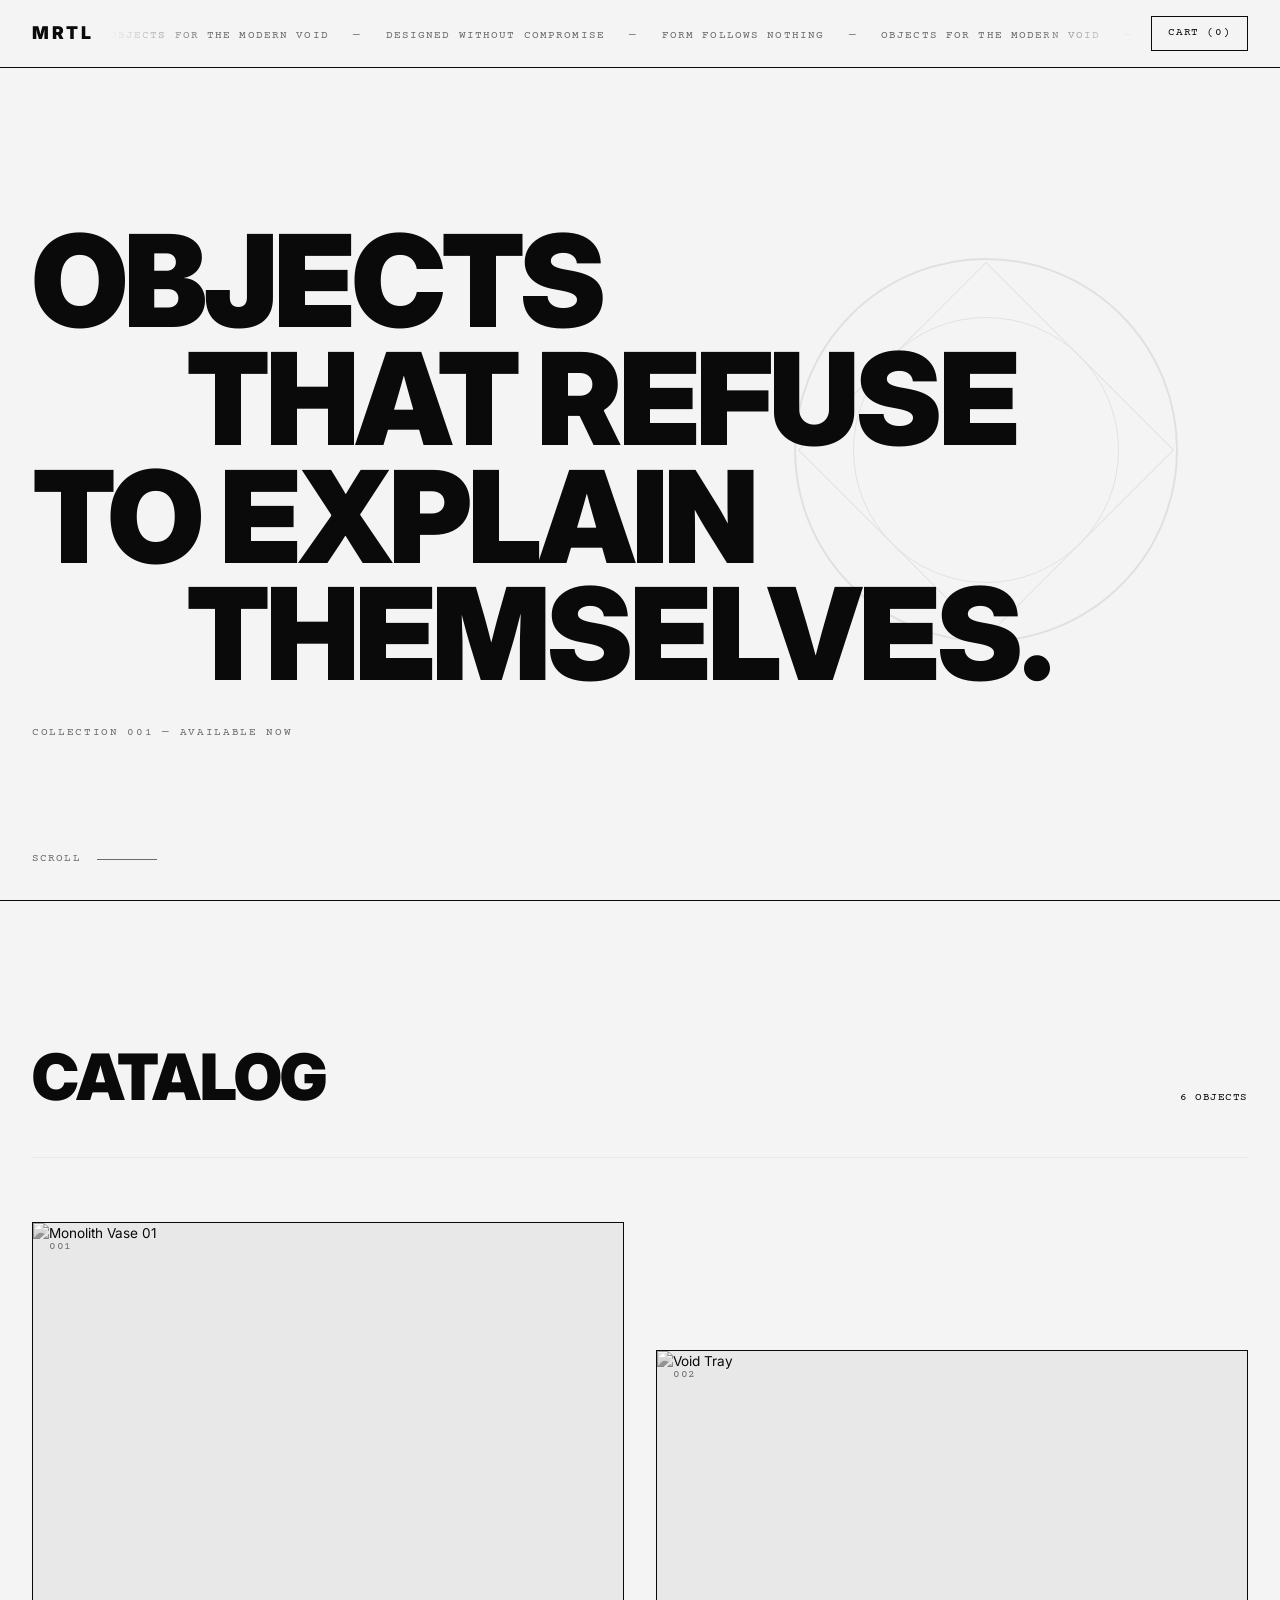
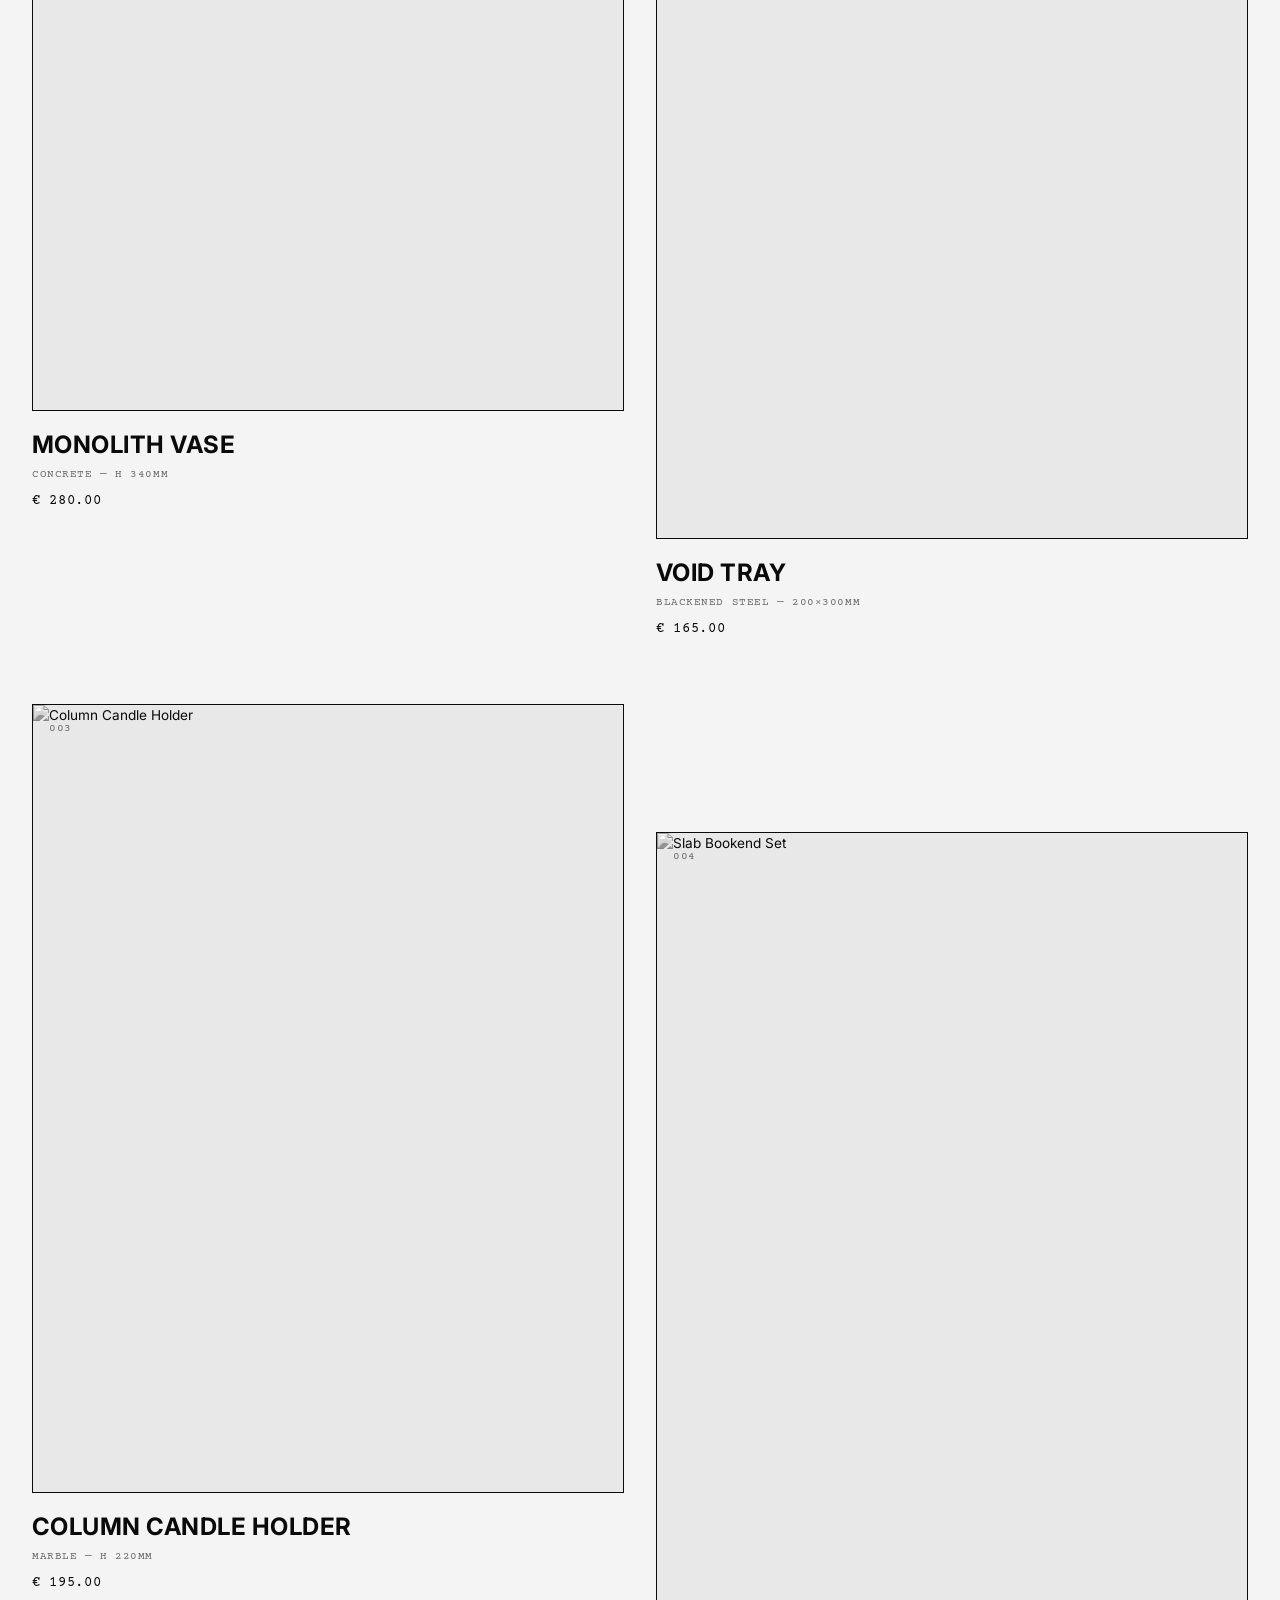
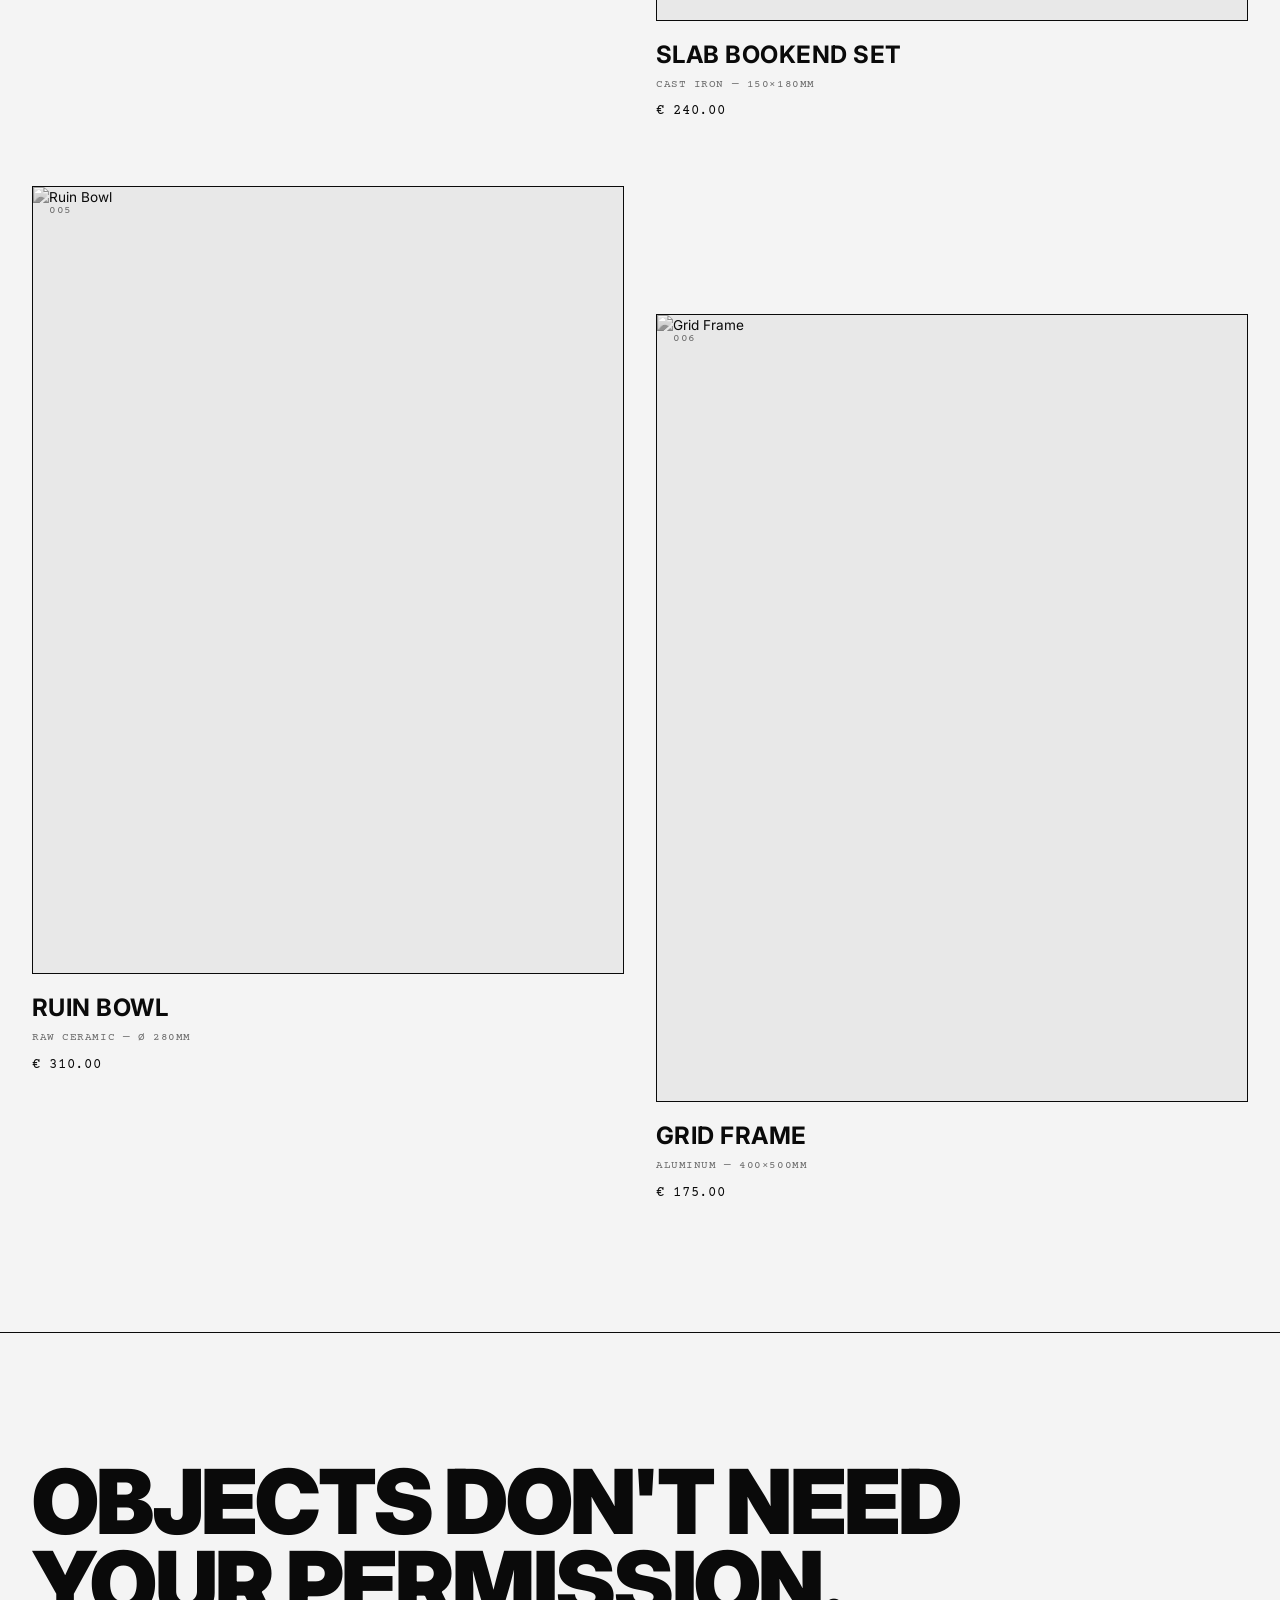
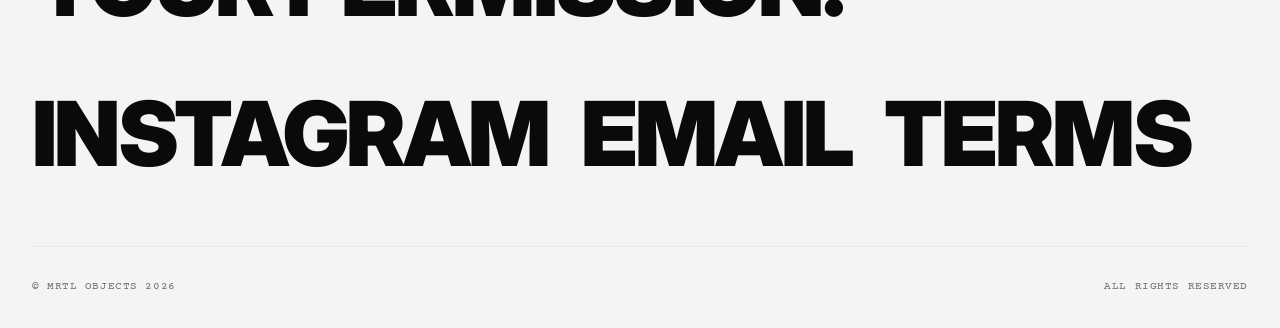
==== index.html @ 34bb75e8 "feat: complete MRTL Objects neo-brutalist e-commerce prototype Three-file static site with industria" ====
<!DOCTYPE html>
<html lang="en">
<head>
  <meta charset="UTF-8">
  <meta name="viewport" content="width=device-width, initial-scale=1.0">
  <title>MRTL Objects — Objects for the Modern Void</title>
  <meta name="description" content="MRTL Objects — Avant-garde design objects for architectural living.">
  <link rel="stylesheet" href="style.css">

  <!-- Fonts: Helvetica-adjacent sans-serif + monospace pairing -->
  <link rel="preconnect" href="https://fonts.googleapis.com">
  <link rel="preconnect" href="https://fonts.gstatic.com" crossorigin>
  <link href="https://fonts.googleapis.com/css2?family=Inter:wght@400;700;900&family=Courier+Prime:wght@400;700&display=swap" rel="stylesheet">
</head>
<body>

  <!-- ============================================
       HEADER — Sticky minimal bar
       Logo left, ticker center, cart right
       ============================================ -->
  <header class="site-header" role="banner">
    <a href="/" class="logo" aria-label="MRTL Objects Home">MRTL</a>

    <div class="ticker" aria-hidden="true">
      <div class="ticker__track">
        <span>OBJECTS FOR THE MODERN VOID&nbsp;&nbsp;&nbsp;—&nbsp;&nbsp;&nbsp;</span>
        <span>DESIGNED WITHOUT COMPROMISE&nbsp;&nbsp;&nbsp;—&nbsp;&nbsp;&nbsp;</span>
        <span>FORM FOLLOWS NOTHING&nbsp;&nbsp;&nbsp;—&nbsp;&nbsp;&nbsp;</span>
        <span>OBJECTS FOR THE MODERN VOID&nbsp;&nbsp;&nbsp;—&nbsp;&nbsp;&nbsp;</span>
        <span>DESIGNED WITHOUT COMPROMISE&nbsp;&nbsp;&nbsp;—&nbsp;&nbsp;&nbsp;</span>
        <span>FORM FOLLOWS NOTHING&nbsp;&nbsp;&nbsp;—&nbsp;&nbsp;&nbsp;</span>
      </div>
    </div>

    <button class="cart-btn" aria-label="Shopping cart, 0 items">
      Cart (<span class="cart-count">0</span>)
    </button>
  </header>

  <!-- ============================================
       HERO — Full viewport statement piece
       Large type + abstract shape placeholder
       ============================================ -->
  <section class="hero" aria-label="Hero">
    <div class="hero__content">
      <h1 class="hero__title">
        <span class="hero__line">Objects</span>
        <span class="hero__line hero__line--indent">That Refuse</span>
        <span class="hero__line">to Explain</span>
        <span class="hero__line hero__line--indent">Themselves.</span>
      </h1>
      <p class="hero__sub">Collection 001 — Available Now</p>
    </div>

    <!-- Abstract geometric placeholder instead of 3D object -->
    <div class="hero__shape" aria-hidden="true">
      <div class="hero__shape-inner"></div>
    </div>

    <div class="hero__scroll-hint" aria-hidden="true">
      <span>Scroll</span>
      <div class="hero__scroll-line"></div>
    </div>
  </section>

  <!-- ============================================
       CATALOG — Asymmetric product grid
       Offset images, hover distortion on names
       ============================================ -->
  <section class="catalog" id="catalog" aria-label="Product Catalog">
    <header class="catalog__header">
      <h2 class="catalog__title">Catalog</h2>
      <span class="catalog__count mono">6 Objects</span>
    </header>

    <div class="catalog__grid">

      <article class="product" data-product="1">
        <div class="product__image-wrap">
          <img src="https://picsum.photos/seed/mrtl1/600/800" alt="Monolith Vase 01" class="product__image" loading="lazy" width="600" height="800">
          <span class="product__index mono">001</span>
        </div>
        <div class="product__info">
          <h3 class="product__name">Monolith Vase</h3>
          <p class="product__details mono">Concrete — H 340mm</p>
          <p class="product__price mono">€ 280.00</p>
        </div>
      </article>

      <article class="product product--offset" data-product="2">
        <div class="product__image-wrap">
          <img src="https://picsum.photos/seed/mrtl2/600/800" alt="Void Tray" class="product__image" loading="lazy" width="600" height="800">
          <span class="product__index mono">002</span>
        </div>
        <div class="product__info">
          <h3 class="product__name">Void Tray</h3>
          <p class="product__details mono">Blackened Steel — 200×300mm</p>
          <p class="product__price mono">€ 165.00</p>
        </div>
      </article>

      <article class="product" data-product="3">
        <div class="product__image-wrap">
          <img src="https://picsum.photos/seed/mrtl3/600/800" alt="Column Candle Holder" class="product__image" loading="lazy" width="600" height="800">
          <span class="product__index mono">003</span>
        </div>
        <div class="product__info">
          <h3 class="product__name">Column Candle Holder</h3>
          <p class="product__details mono">Marble — H 220mm</p>
          <p class="product__price mono">€ 195.00</p>
        </div>
      </article>

      <article class="product product--offset" data-product="4">
        <div class="product__image-wrap">
          <img src="https://picsum.photos/seed/mrtl4/600/800" alt="Slab Bookend Set" class="product__image" loading="lazy" width="600" height="800">
          <span class="product__index mono">004</span>
        </div>
        <div class="product__info">
          <h3 class="product__name">Slab Bookend Set</h3>
          <p class="product__details mono">Cast Iron — 150×180mm</p>
          <p class="product__price mono">€ 240.00</p>
        </div>
      </article>

      <article class="product" data-product="5">
        <div class="product__image-wrap">
          <img src="https://picsum.photos/seed/mrtl5/600/800" alt="Ruin Bowl" class="product__image" loading="lazy" width="600" height="800">
          <span class="product__index mono">005</span>
        </div>
        <div class="product__info">
          <h3 class="product__name">Ruin Bowl</h3>
          <p class="product__details mono">Raw Ceramic — Ø 280mm</p>
          <p class="product__price mono">€ 310.00</p>
        </div>
      </article>

      <article class="product product--offset" data-product="6">
        <div class="product__image-wrap">
          <img src="https://picsum.photos/seed/mrtl6/600/800" alt="Grid Frame" class="product__image" loading="lazy" width="600" height="800">
          <span class="product__index mono">006</span>
        </div>
        <div class="product__info">
          <h3 class="product__name">Grid Frame</h3>
          <p class="product__details mono">Aluminum — 400×500mm</p>
          <p class="product__price mono">€ 175.00</p>
        </div>
      </article>

    </div>
  </section>

  <!-- ============================================
       QUICK VIEW MODAL
       Triggered by clicking a product
       ============================================ -->
  <div class="modal" id="modal" role="dialog" aria-modal="true" aria-label="Product Quick View" hidden>
    <div class="modal__backdrop"></div>
    <div class="modal__content">
      <button class="modal__close" aria-label="Close quick view">&times;</button>
      <div class="modal__grid">
        <div class="modal__image-wrap">
          <img src="" alt="" class="modal__image" id="modal-image">
        </div>
        <div class="modal__details">
          <span class="modal__index mono" id="modal-index"></span>
          <h2 class="modal__name" id="modal-name"></h2>
          <p class="modal__spec mono" id="modal-spec"></p>
          <p class="modal__price" id="modal-price"></p>
          <p class="modal__description">Each piece is produced in limited runs. Minor surface variations are inherent to the material and considered part of the object's character.</p>
          <button class="modal__add-btn">Add to Cart</button>
        </div>
      </div>
    </div>
  </div>

  <!-- ============================================
       FOOTER — Massive 50vh typographic footer
       ============================================ -->
  <footer class="site-footer" role="contentinfo">
    <div class="footer__top">
      <p class="footer__tagline">Objects don't need<br>your permission.</p>
    </div>
    <nav class="footer__links" aria-label="Footer navigation">
      <a href="https://instagram.com" target="_blank" rel="noopener noreferrer" class="footer__link">Instagram</a>
      <a href="mailto:studio@mrtlobjects.com" class="footer__link">Email</a>
      <a href="#" class="footer__link">Terms</a>
    </nav>
    <div class="footer__bottom mono">
      <span>&copy; MRTL Objects 2026</span>
      <span>All rights reserved</span>
    </div>
  </footer>

  <script src="script.js"></script>
</body>
</html>
---- style.css ----
/* ==============================================
   MRTL OBJECTS — STYLE SYSTEM
   Neo-Brutalist E-commerce Prototype

   Design tokens are centralized as CSS custom
   properties for rapid iteration.
   ============================================== */

/* --- DESIGN TOKENS --- */
:root {
  /* Palette: monochromatic with a single accent */
  --c-bg:      #f4f4f4;
  --c-surface: #e8e8e8;
  --c-text:    #0a0a0a;
  --c-muted:   #6b6b6b;
  --c-accent:  #002fa7; /* International Klein Blue — used sparingly */
  --c-white:   #ffffff;

  /* Type scale — modular, aggressive */
  --f-sans:  'Inter', 'Helvetica Neue', Arial, sans-serif;
  --f-mono:  'Courier Prime', 'Courier New', monospace;

  --fs-hero:   clamp(3rem, 10vw, 9rem);
  --fs-h2:     clamp(2rem, 5vw, 4.5rem);
  --fs-h3:     clamp(1.1rem, 2vw, 1.5rem);
  --fs-body:   clamp(0.85rem, 1vw, 1rem);
  --fs-small:  clamp(0.7rem, 0.8vw, 0.8rem);
  --fs-footer: clamp(2.5rem, 7vw, 6rem);

  /* Spacing */
  --space-xs: 0.5rem;
  --space-s:  1rem;
  --space-m:  2rem;
  --space-l:  4rem;
  --space-xl: 8rem;

  /* Transitions */
  --ease-out: cubic-bezier(0.16, 1, 0.3, 1);
  --dur:      0.5s;
}


/* --- RESET & BASE --- */
*,
*::before,
*::after {
  margin: 0;
  padding: 0;
  box-sizing: border-box;
}

html {
  scroll-behavior: smooth;
  -webkit-font-smoothing: antialiased;
  -moz-osx-font-smoothing: grayscale;
}

body {
  font-family: var(--f-sans);
  font-size: var(--fs-body);
  color: var(--c-text);
  background-color: var(--c-bg);
  line-height: 1.5;
  overflow-x: hidden;
}

img {
  display: block;
  max-width: 100%;
  height: auto;
}

a {
  color: inherit;
  text-decoration: none;
}

button {
  font: inherit;
  color: inherit;
  background: none;
  border: none;
  cursor: pointer;
}

.mono {
  font-family: var(--f-mono);
  font-size: var(--fs-small);
  text-transform: uppercase;
  letter-spacing: 0.05em;
}


/* ==============================================
   HEADER
   Fixed, minimal, three-column layout.
   Border-bottom gives the "blueprint" feel.
   ============================================== */
.site-header {
  position: fixed;
  top: 0;
  left: 0;
  width: 100%;
  z-index: 100;
  display: grid;
  grid-template-columns: auto 1fr auto;
  align-items: center;
  gap: var(--space-s);
  padding: var(--space-s) var(--space-m);
  background: var(--c-bg);
  border-bottom: 1px solid var(--c-text);
  backdrop-filter: blur(4px);
}

.logo {
  font-weight: 900;
  font-size: 1.1rem;
  letter-spacing: 0.15em;
  text-transform: uppercase;
}

.cart-btn {
  font-family: var(--f-mono);
  font-size: var(--fs-small);
  text-transform: uppercase;
  letter-spacing: 0.08em;
  padding: var(--space-xs) var(--space-s);
  border: 1px solid var(--c-text);
  transition: background var(--dur) var(--ease-out), color var(--dur) var(--ease-out);
}

.cart-btn:hover {
  background: var(--c-text);
  color: var(--c-bg);
}

/* --- Ticker tape --- */
.ticker {
  overflow: hidden;
  white-space: nowrap;
  mask-image: linear-gradient(90deg, transparent, black 10%, black 90%, transparent);
  -webkit-mask-image: linear-gradient(90deg, transparent, black 10%, black 90%, transparent);
}

.ticker__track {
  display: inline-flex;
  animation: ticker 30s linear infinite;
  font-family: var(--f-mono);
  font-size: var(--fs-small);
  text-transform: uppercase;
  letter-spacing: 0.1em;
  color: var(--c-muted);
}

@keyframes ticker {
  0%   { transform: translateX(0); }
  100% { transform: translateX(-50%); }
}


/* ==============================================
   HERO
   Full viewport, layered typography over an
   abstract CSS shape. Architectural whitespace.
   ============================================== */
.hero {
  position: relative;
  height: 100vh;
  min-height: 600px;
  display: flex;
  flex-direction: column;
  justify-content: center;
  padding: var(--space-xl) var(--space-m) var(--space-l);
  overflow: hidden;
}

.hero__content {
  position: relative;
  z-index: 2;
}

.hero__title {
  font-size: var(--fs-hero);
  font-weight: 900;
  line-height: 0.92;
  text-transform: uppercase;
  letter-spacing: -0.03em;
}

.hero__line {
  display: block;
}

.hero__line--indent {
  padding-left: clamp(2rem, 12vw, 14rem);
}

.hero__sub {
  margin-top: var(--space-m);
  font-family: var(--f-mono);
  font-size: var(--fs-small);
  text-transform: uppercase;
  letter-spacing: 0.15em;
  color: var(--c-muted);
}

/* Abstract geometric shape — pure CSS, no images needed */
.hero__shape {
  position: absolute;
  top: 50%;
  right: 8%;
  transform: translateY(-50%);
  width: clamp(200px, 30vw, 500px);
  height: clamp(200px, 30vw, 500px);
  z-index: 1;
  opacity: 0.08;
}

.hero__shape-inner {
  width: 100%;
  height: 100%;
  border: 2px solid var(--c-text);
  border-radius: 50%;
  animation: shape-rotate 40s linear infinite;
  position: relative;
}

.hero__shape-inner::before,
.hero__shape-inner::after {
  content: '';
  position: absolute;
  inset: 15%;
  border: 1px solid var(--c-text);
}

.hero__shape-inner::before {
  border-radius: 50%;
  animation: shape-rotate 25s linear infinite reverse;
}

.hero__shape-inner::after {
  /* Square nested inside circle */
  transform: rotate(45deg);
  animation: shape-rotate 35s linear infinite;
}

@keyframes shape-rotate {
  to { transform: rotate(360deg); }
}

/* Scroll hint at bottom of hero */
.hero__scroll-hint {
  position: absolute;
  bottom: var(--space-m);
  left: var(--space-m);
  display: flex;
  align-items: center;
  gap: var(--space-s);
  font-family: var(--f-mono);
  font-size: var(--fs-small);
  text-transform: uppercase;
  letter-spacing: 0.1em;
  color: var(--c-muted);
}

.hero__scroll-line {
  width: 60px;
  height: 1px;
  background: var(--c-muted);
  animation: scroll-pulse 2s ease-in-out infinite;
}

@keyframes scroll-pulse {
  0%, 100% { transform: scaleX(1); opacity: 1; }
  50%      { transform: scaleX(0.5); opacity: 0.4; }
}


/* ==============================================
   CATALOG
   Asymmetric 2-column grid. Every other item
   is offset vertically to break the rhythm.
   ============================================== */
.catalog {
  padding: var(--space-xl) var(--space-m);
  border-top: 1px solid var(--c-text);
}

.catalog__header {
  display: flex;
  justify-content: space-between;
  align-items: baseline;
  padding-bottom: var(--space-m);
  border-bottom: 1px solid var(--c-surface);
  margin-bottom: var(--space-l);
}

.catalog__title {
  font-size: var(--fs-h2);
  font-weight: 900;
  text-transform: uppercase;
  letter-spacing: -0.02em;
}

.catalog__grid {
  display: grid;
  grid-template-columns: repeat(2, 1fr);
  gap: var(--space-l) var(--space-m);
}

/* Offset pattern — every other product pushes down */
.product--offset {
  margin-top: var(--space-xl);
}

.product {
  cursor: pointer;
}

.product__image-wrap {
  position: relative;
  overflow: hidden;
  border: 1px solid var(--c-text);
  background: var(--c-surface);
}

.product__image {
  width: 100%;
  aspect-ratio: 3 / 4;
  object-fit: cover;
  filter: grayscale(100%);
  transition: filter var(--dur) var(--ease-out), transform var(--dur) var(--ease-out);
}

/* Hover on product name triggers image distortion */
.product:hover .product__image,
.product:focus-within .product__image {
  filter: grayscale(0%);
  transform: scale(1.04);
}

.product__index {
  position: absolute;
  top: var(--space-s);
  left: var(--space-s);
  color: var(--c-muted);
}

.product__info {
  padding-top: var(--space-s);
}

.product__name {
  font-size: var(--fs-h3);
  font-weight: 700;
  text-transform: uppercase;
  letter-spacing: 0.02em;
  transition: color var(--dur) var(--ease-out);
}

.product:hover .product__name {
  color: var(--c-accent);
}

.product__details {
  color: var(--c-muted);
  margin-top: 0.25rem;
}

.product__price {
  margin-top: var(--space-xs);
  font-family: var(--f-mono);
  font-size: var(--fs-body);
}


/* ==============================================
   MODAL — Quick View
   Overlay with a two-column layout inside.
   Enters via scale + opacity for a snappy feel.
   ============================================== */
.modal {
  position: fixed;
  inset: 0;
  z-index: 200;
  display: flex;
  align-items: center;
  justify-content: center;
  padding: var(--space-m);
}

.modal[hidden] {
  display: none;
}

.modal__backdrop {
  position: absolute;
  inset: 0;
  background: rgba(10, 10, 10, 0.85);
  animation: fade-in 0.3s var(--ease-out);
}

.modal__content {
  position: relative;
  z-index: 1;
  background: var(--c-bg);
  border: 1px solid var(--c-text);
  max-width: 960px;
  width: 100%;
  max-height: 90vh;
  overflow-y: auto;
  animation: modal-enter 0.4s var(--ease-out);
}

@keyframes fade-in {
  from { opacity: 0; }
  to   { opacity: 1; }
}

@keyframes modal-enter {
  from { opacity: 0; transform: translateY(20px) scale(0.97); }
  to   { opacity: 1; transform: translateY(0) scale(1); }
}

.modal__close {
  position: absolute;
  top: var(--space-s);
  right: var(--space-s);
  font-size: 1.8rem;
  line-height: 1;
  z-index: 2;
  width: 44px;
  height: 44px;
  display: flex;
  align-items: center;
  justify-content: center;
  transition: color var(--dur) var(--ease-out);
}

.modal__close:hover {
  color: var(--c-accent);
}

.modal__grid {
  display: grid;
  grid-template-columns: 1fr 1fr;
}

.modal__image-wrap {
  border-right: 1px solid var(--c-text);
}

.modal__image {
  width: 100%;
  aspect-ratio: 3 / 4;
  object-fit: cover;
}

.modal__details {
  padding: var(--space-l) var(--space-m);
  display: flex;
  flex-direction: column;
  justify-content: center;
  gap: var(--space-s);
}

.modal__index {
  color: var(--c-muted);
}

.modal__name {
  font-size: var(--fs-h2);
  font-weight: 900;
  text-transform: uppercase;
  letter-spacing: -0.02em;
  line-height: 1;
}

.modal__spec {
  color: var(--c-muted);
}

.modal__price {
  font-size: 1.5rem;
  font-weight: 700;
}

.modal__description {
  color: var(--c-muted);
  line-height: 1.6;
  max-width: 40ch;
}

.modal__add-btn {
  margin-top: var(--space-s);
  align-self: flex-start;
  padding: var(--space-s) var(--space-m);
  background: var(--c-text);
  color: var(--c-bg);
  font-family: var(--f-mono);
  font-size: var(--fs-small);
  text-transform: uppercase;
  letter-spacing: 0.1em;
  border: 1px solid var(--c-text);
  transition: background var(--dur) var(--ease-out), color var(--dur) var(--ease-out);
}

.modal__add-btn:hover {
  background: var(--c-accent);
  border-color: var(--c-accent);
  color: var(--c-white);
}


/* ==============================================
   FOOTER
   50vh massive typographic block. Giant links
   stacked vertically. Blueprint border treatment.
   ============================================== */
.site-footer {
  min-height: 50vh;
  display: flex;
  flex-direction: column;
  justify-content: space-between;
  padding: var(--space-xl) var(--space-m) var(--space-m);
  border-top: 1px solid var(--c-text);
}

.footer__tagline {
  font-size: var(--fs-footer);
  font-weight: 900;
  text-transform: uppercase;
  line-height: 0.92;
  letter-spacing: -0.03em;
}

.footer__links {
  display: flex;
  flex-wrap: wrap;
  gap: var(--space-m);
  padding: var(--space-l) 0;
}

.footer__link {
  font-size: var(--fs-footer);
  font-weight: 900;
  text-transform: uppercase;
  letter-spacing: -0.03em;
  line-height: 1;
  transition: color var(--dur) var(--ease-out);
  /* Underline on hover via border */
  border-bottom: 3px solid transparent;
}

.footer__link:hover {
  color: var(--c-accent);
  border-bottom-color: var(--c-accent);
}

.footer__bottom {
  display: flex;
  justify-content: space-between;
  color: var(--c-muted);
  padding-top: var(--space-m);
  border-top: 1px solid var(--c-surface);
}


/* ==============================================
   RESPONSIVE — Mobile first adjustments
   Grid collapses to single column on smaller
   viewports. Typography scales via clamp().
   ============================================== */
@media (max-width: 768px) {
  .site-header {
    padding: var(--space-xs) var(--space-s);
  }

  .ticker {
    display: none; /* Hide ticker on small screens for clarity */
  }

  .site-header {
    grid-template-columns: auto auto;
    justify-content: space-between;
  }

  .hero {
    padding: calc(var(--space-xl) + 2rem) var(--space-s) var(--space-m);
  }

  .hero__shape {
    right: -10%;
    opacity: 0.05;
  }

  .catalog {
    padding: var(--space-l) var(--space-s);
  }

  .catalog__grid {
    grid-template-columns: 1fr;
    gap: var(--space-l);
  }

  /* Remove offset on mobile — clean single column */
  .product--offset {
    margin-top: 0;
  }

  .modal__grid {
    grid-template-columns: 1fr;
  }

  .modal__image-wrap {
    border-right: none;
    border-bottom: 1px solid var(--c-text);
  }

  .modal__details {
    padding: var(--space-m) var(--space-s);
  }

  .footer__links {
    flex-direction: column;
    gap: var(--space-s);
  }

  .footer__bottom {
    flex-direction: column;
    gap: var(--space-xs);
  }
}

/* Reduce motion for accessibility */
@media (prefers-reduced-motion: reduce) {
  *,
  *::before,
  *::after {
    animation-duration: 0.01ms !important;
    animation-iteration-count: 1 !important;
    transition-duration: 0.01ms !important;
    scroll-behavior: auto !important;
  }
}
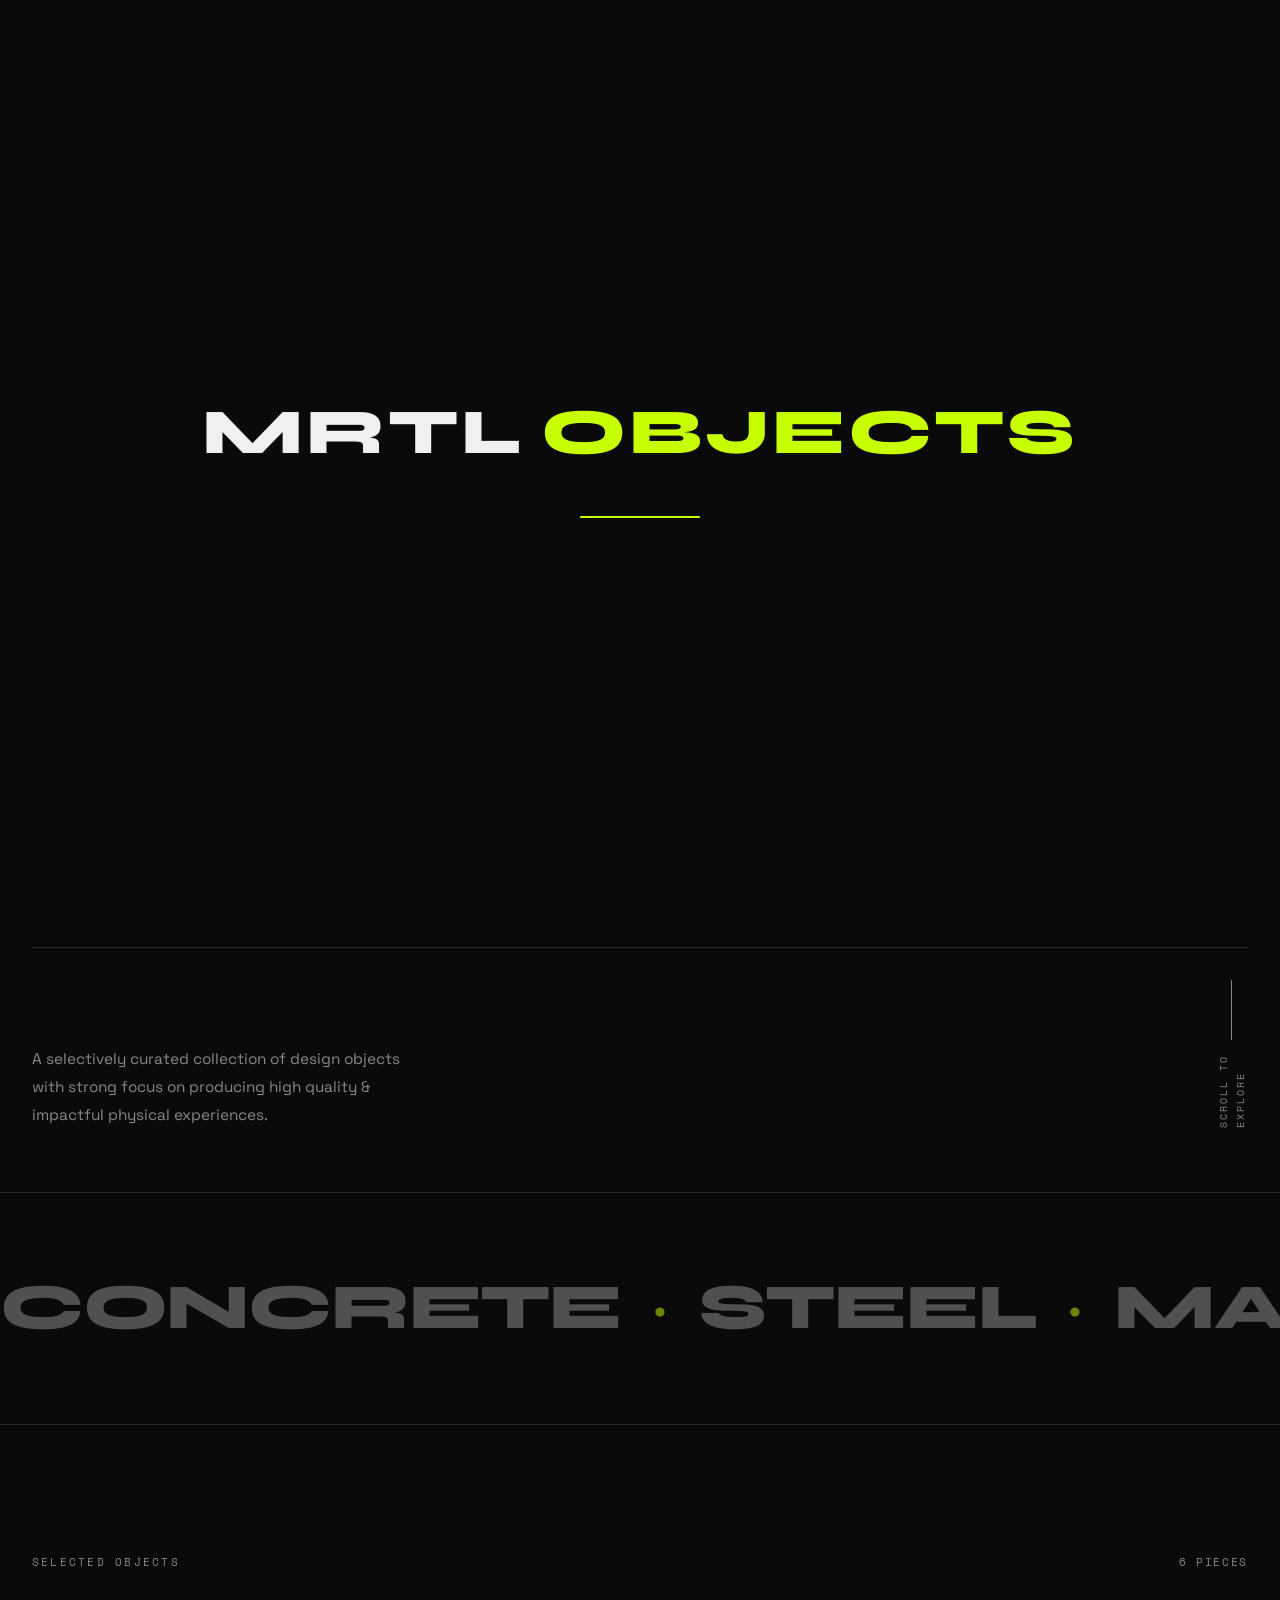
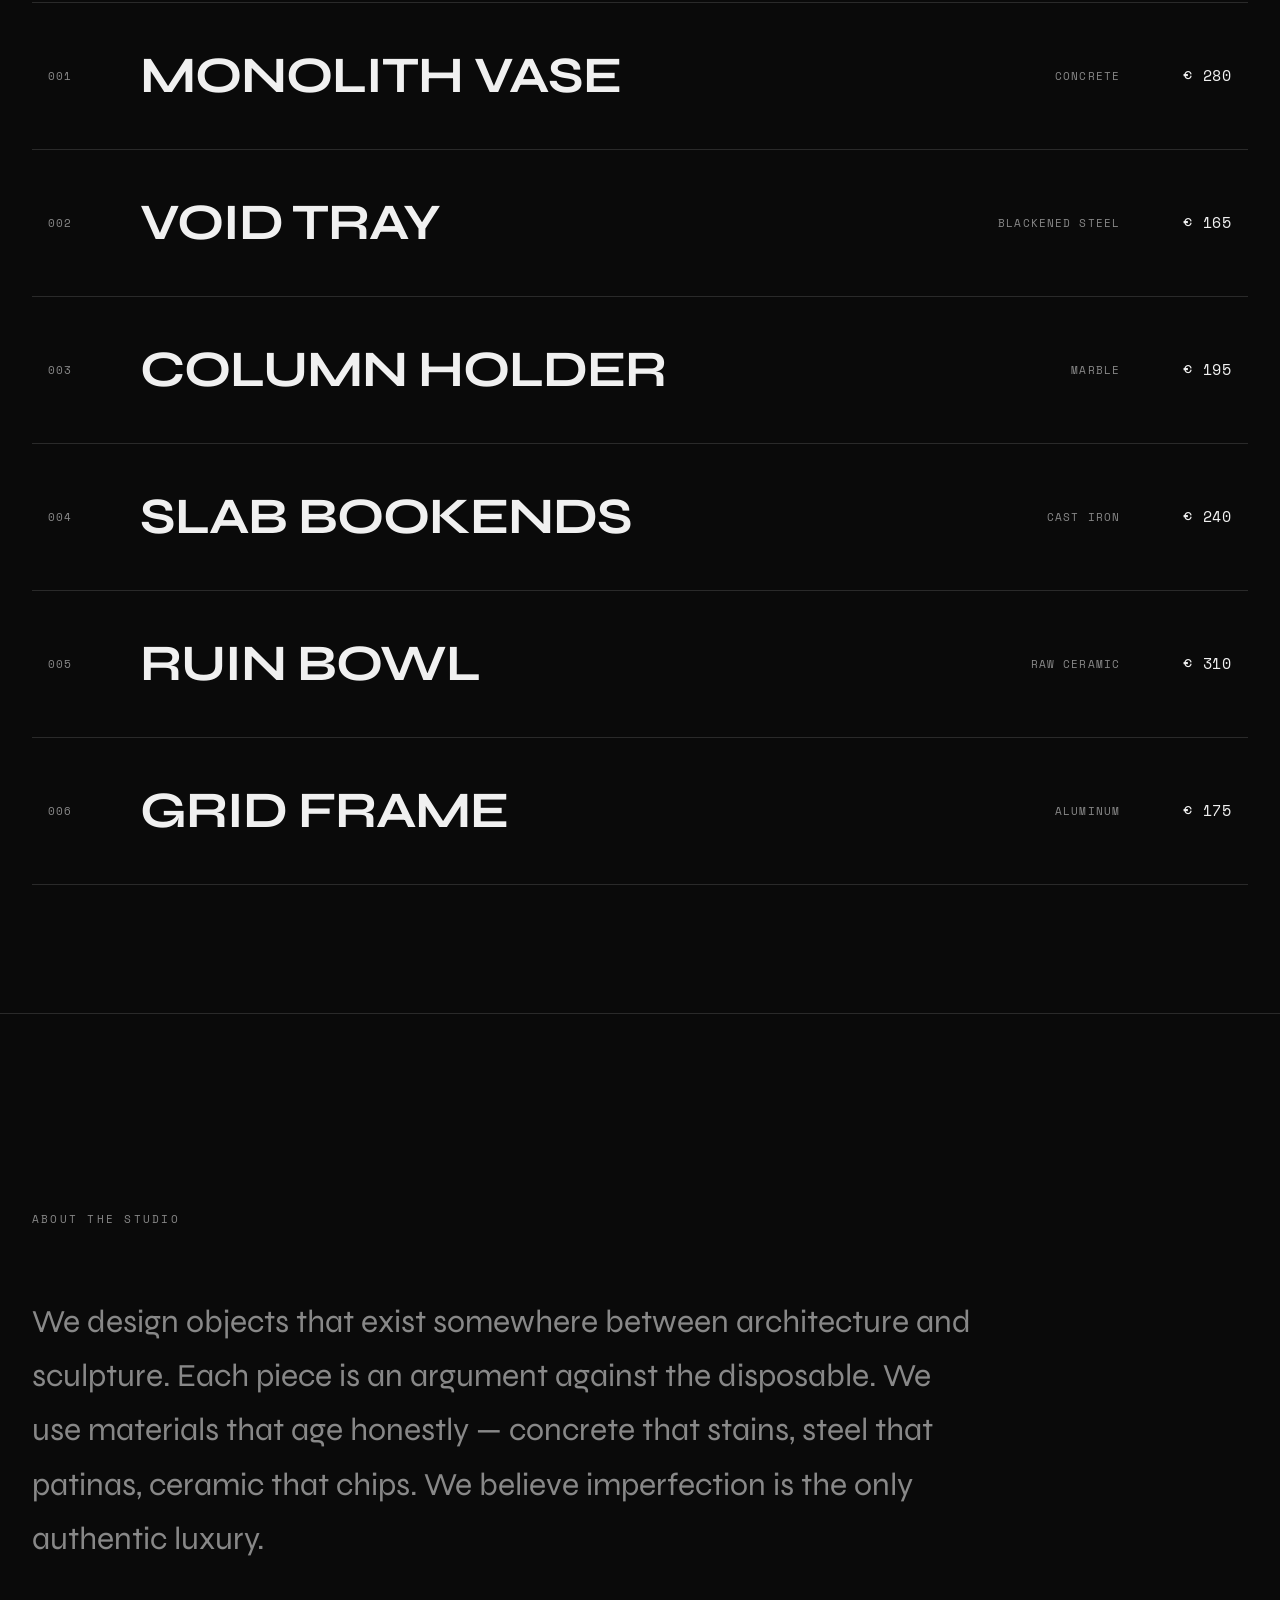
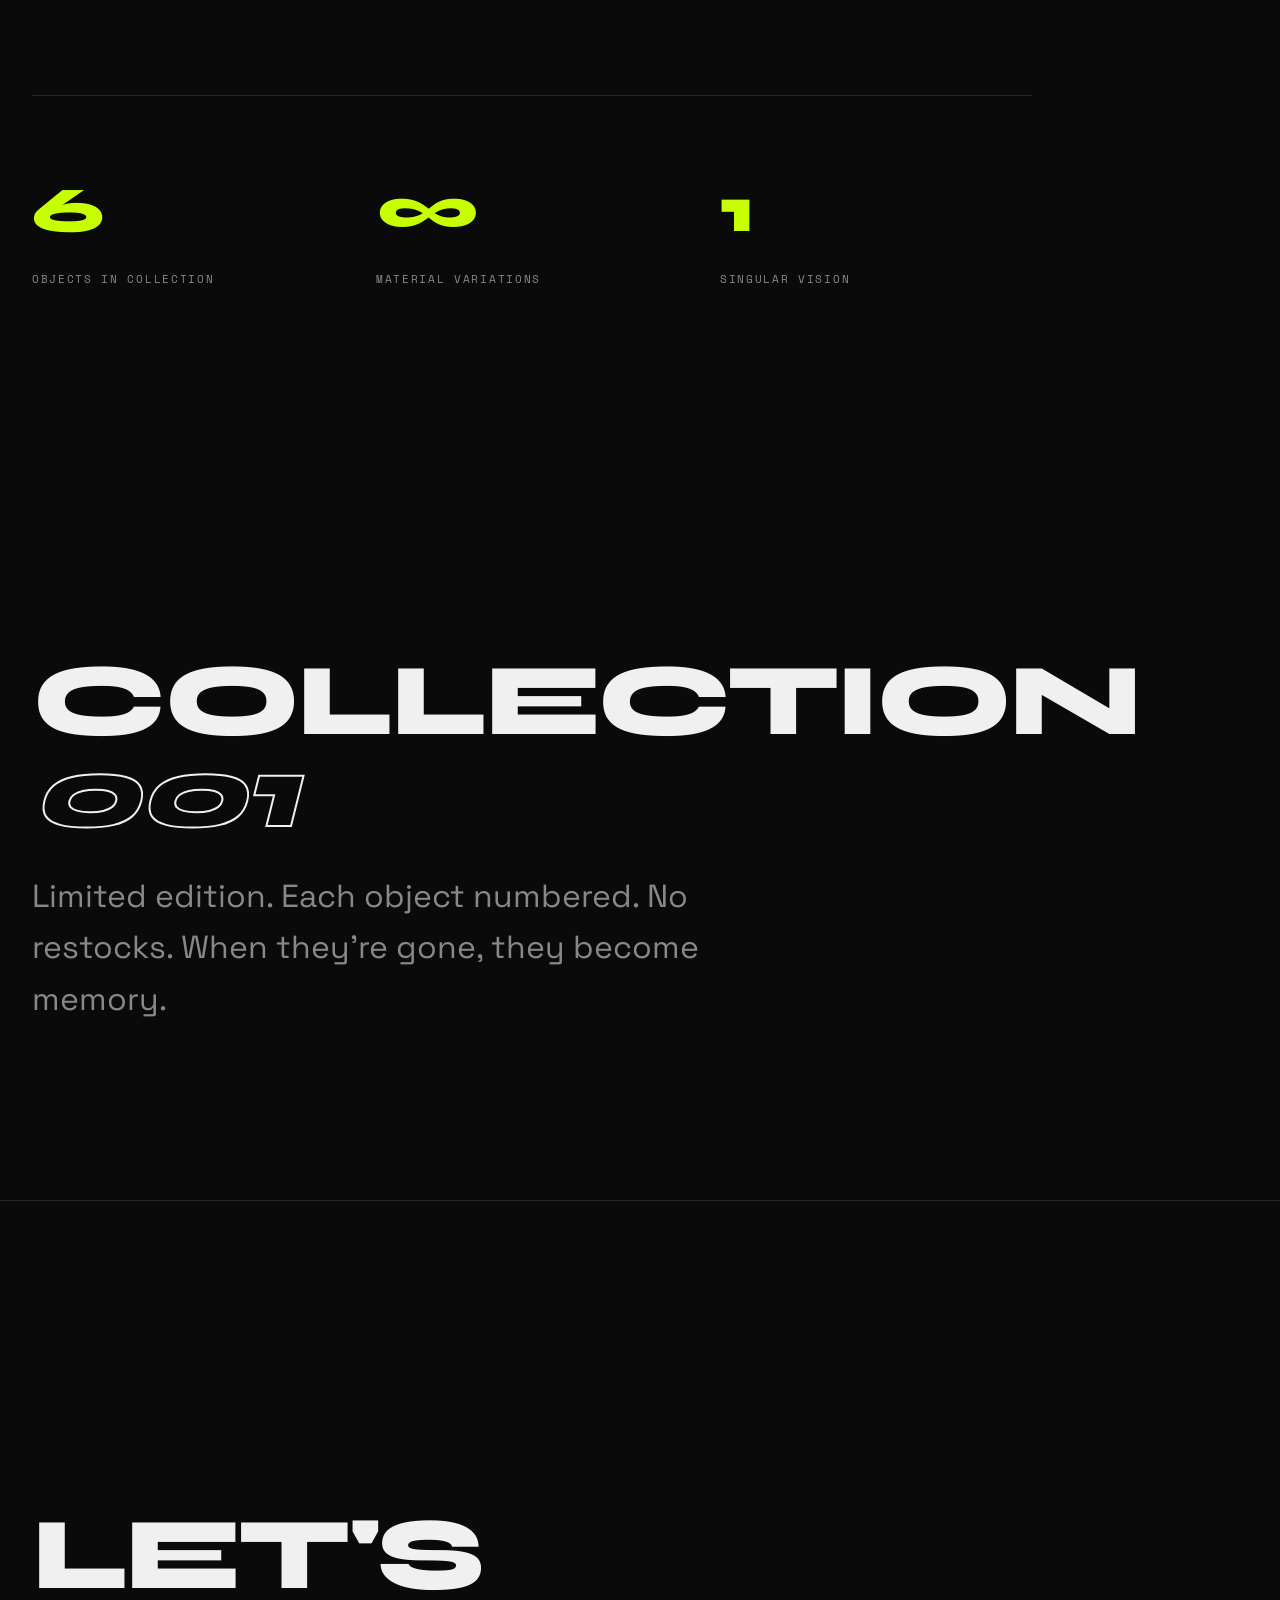
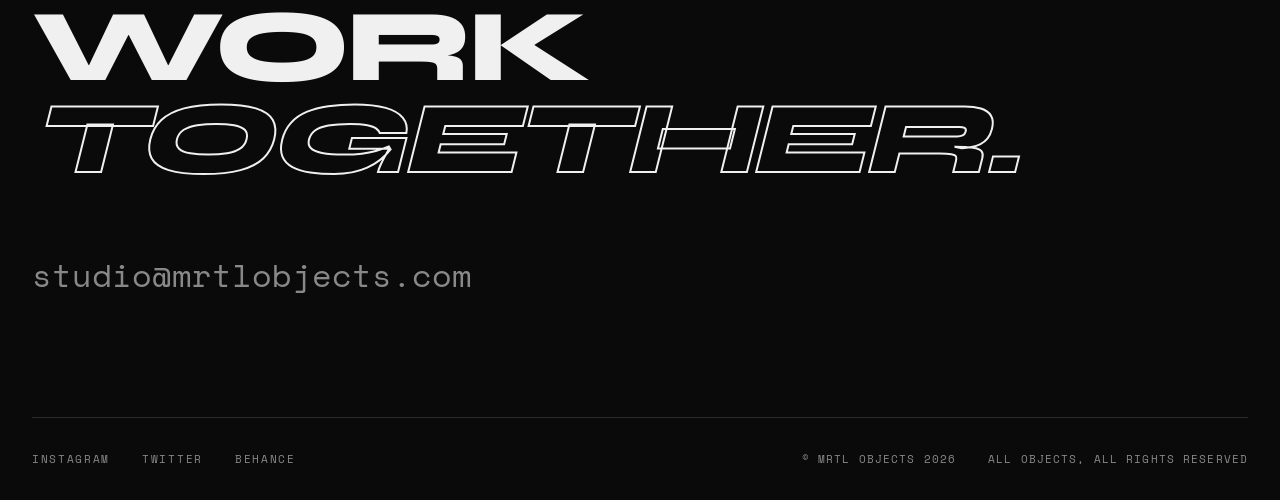
==== commit 57f8994c: "feat: redesign to Minh Pham-inspired dark portfolio aesthetic Complete rewrite of all three files to" ====
--- a/index.html
+++ b/index.html
@@ -7,165 +7,286 @@
   <meta name="description" content="MRTL Objects — Avant-garde design objects for architectural living.">
   <link rel="stylesheet" href="style.css">
 
-  <!-- Fonts: Helvetica-adjacent sans-serif + monospace pairing -->
+  <!-- Fonts: Syne for bold display, Space Grotesk for body, Space Mono for technical -->
   <link rel="preconnect" href="https://fonts.googleapis.com">
   <link rel="preconnect" href="https://fonts.gstatic.com" crossorigin>
-  <link href="https://fonts.googleapis.com/css2?family=Inter:wght@400;700;900&family=Courier+Prime:wght@400;700&display=swap" rel="stylesheet">
+  <link href="https://fonts.googleapis.com/css2?family=Syne:wght@400;600;700;800&family=Space+Grotesk:wght@300;400;500;600;700&family=Space+Mono:wght@400;700&display=swap" rel="stylesheet">
 </head>
 <body>
 
-  <!-- ============================================
-       HEADER — Sticky minimal bar
-       Logo left, ticker center, cart right
+  <!-- Custom cursor (desktop only) -->
+  <div class="cursor" aria-hidden="true">
+    <div class="cursor__dot"></div>
+    <div class="cursor__circle"></div>
+  </div>
+
+  <!-- Page loading overlay -->
+  <div class="loader" aria-hidden="true">
+    <div class="loader__text">
+      <span class="loader__word">MRTL</span>
+      <span class="loader__word">Objects</span>
+    </div>
+    <div class="loader__bar"></div>
+  </div>
+
+  <!-- ============================================
+       HEADER — Minimal fixed nav
+       Minh Pham style: ultra-thin, transparent
+       background, subtle presence
        ============================================ -->
   <header class="site-header" role="banner">
-    <a href="/" class="logo" aria-label="MRTL Objects Home">MRTL</a>
-
-    <div class="ticker" aria-hidden="true">
-      <div class="ticker__track">
-        <span>OBJECTS FOR THE MODERN VOID&nbsp;&nbsp;&nbsp;—&nbsp;&nbsp;&nbsp;</span>
-        <span>DESIGNED WITHOUT COMPROMISE&nbsp;&nbsp;&nbsp;—&nbsp;&nbsp;&nbsp;</span>
-        <span>FORM FOLLOWS NOTHING&nbsp;&nbsp;&nbsp;—&nbsp;&nbsp;&nbsp;</span>
-        <span>OBJECTS FOR THE MODERN VOID&nbsp;&nbsp;&nbsp;—&nbsp;&nbsp;&nbsp;</span>
-        <span>DESIGNED WITHOUT COMPROMISE&nbsp;&nbsp;&nbsp;—&nbsp;&nbsp;&nbsp;</span>
-        <span>FORM FOLLOWS NOTHING&nbsp;&nbsp;&nbsp;—&nbsp;&nbsp;&nbsp;</span>
-      </div>
-    </div>
+    <a href="/" class="logo" aria-label="MRTL Objects Home">
+      <span class="logo__text">MRTL</span>
+      <span class="logo__dot"></span>
+    </a>
+
+    <nav class="nav" aria-label="Main navigation">
+      <a href="#work" class="nav__link">Objects</a>
+      <a href="#about" class="nav__link">About</a>
+      <a href="#contact" class="nav__link">Contact</a>
+    </nav>
 
     <button class="cart-btn" aria-label="Shopping cart, 0 items">
-      Cart (<span class="cart-count">0</span>)
+      Cart <span class="cart-count">0</span>
     </button>
   </header>
 
   <!-- ============================================
-       HERO — Full viewport statement piece
-       Large type + abstract shape placeholder
+       HERO — Full viewport, enormous typography
+       Minh Pham style: stacked oversized text
+       with a subtitle below, personality-driven
        ============================================ -->
   <section class="hero" aria-label="Hero">
     <div class="hero__content">
-      <h1 class="hero__title">
-        <span class="hero__line">Objects</span>
-        <span class="hero__line hero__line--indent">That Refuse</span>
-        <span class="hero__line">to Explain</span>
-        <span class="hero__line hero__line--indent">Themselves.</span>
-      </h1>
-      <p class="hero__sub">Collection 001 — Available Now</p>
-    </div>
-
-    <!-- Abstract geometric placeholder instead of 3D object -->
-    <div class="hero__shape" aria-hidden="true">
-      <div class="hero__shape-inner"></div>
-    </div>
-
-    <div class="hero__scroll-hint" aria-hidden="true">
-      <span>Scroll</span>
-      <div class="hero__scroll-line"></div>
+      <div class="hero__title-wrap">
+        <h1 class="hero__title">
+          <span class="hero__line" data-reveal>Objects for</span>
+          <span class="hero__line" data-reveal>the Modern</span>
+          <span class="hero__line hero__line--stroke" data-reveal>Void</span>
+        </h1>
+      </div>
+
+      <div class="hero__meta">
+        <p class="hero__desc" data-reveal>
+          A selectively curated collection of design objects<br>
+          with strong focus on producing high quality &amp;<br>
+          impactful physical experiences.
+        </p>
+        <div class="hero__scroll-indicator" data-reveal>
+          <div class="hero__scroll-line"></div>
+          <span class="hero__scroll-text">Scroll to explore</span>
+        </div>
+      </div>
+    </div>
+
+    <!-- Floating abstract shape -->
+    <div class="hero__visual" aria-hidden="true">
+      <div class="hero__ring"></div>
+      <div class="hero__ring hero__ring--2"></div>
+      <div class="hero__ring hero__ring--3"></div>
     </div>
   </section>
 
   <!-- ============================================
-       CATALOG — Asymmetric product grid
-       Offset images, hover distortion on names
-       ============================================ -->
-  <section class="catalog" id="catalog" aria-label="Product Catalog">
-    <header class="catalog__header">
-      <h2 class="catalog__title">Catalog</h2>
-      <span class="catalog__count mono">6 Objects</span>
+       MARQUEE — Infinite scroll text band
+       Minh Pham style: horizontal running text
+       separating sections
+       ============================================ -->
+  <div class="marquee" aria-hidden="true">
+    <div class="marquee__track">
+      <span class="marquee__item">Concrete</span>
+      <span class="marquee__sep">&bull;</span>
+      <span class="marquee__item">Steel</span>
+      <span class="marquee__sep">&bull;</span>
+      <span class="marquee__item">Marble</span>
+      <span class="marquee__sep">&bull;</span>
+      <span class="marquee__item">Ceramic</span>
+      <span class="marquee__sep">&bull;</span>
+      <span class="marquee__item">Iron</span>
+      <span class="marquee__sep">&bull;</span>
+      <span class="marquee__item">Aluminum</span>
+      <span class="marquee__sep">&bull;</span>
+      <span class="marquee__item">Concrete</span>
+      <span class="marquee__sep">&bull;</span>
+      <span class="marquee__item">Steel</span>
+      <span class="marquee__sep">&bull;</span>
+      <span class="marquee__item">Marble</span>
+      <span class="marquee__sep">&bull;</span>
+      <span class="marquee__item">Ceramic</span>
+      <span class="marquee__sep">&bull;</span>
+      <span class="marquee__item">Iron</span>
+      <span class="marquee__sep">&bull;</span>
+      <span class="marquee__item">Aluminum</span>
+      <span class="marquee__sep">&bull;</span>
+    </div>
+  </div>
+
+  <!-- ============================================
+       WORK/CATALOG — Project list style
+       Minh Pham style: text-based list where
+       hovering a name reveals an image that
+       follows the cursor
+       ============================================ -->
+  <section class="work" id="work" aria-label="Product Catalog">
+    <header class="section-header">
+      <span class="section-header__label">Selected Objects</span>
+      <span class="section-header__count">6 Pieces</span>
     </header>
 
-    <div class="catalog__grid">
-
-      <article class="product" data-product="1">
-        <div class="product__image-wrap">
-          <img src="https://picsum.photos/seed/mrtl1/600/800" alt="Monolith Vase 01" class="product__image" loading="lazy" width="600" height="800">
-          <span class="product__index mono">001</span>
-        </div>
-        <div class="product__info">
-          <h3 class="product__name">Monolith Vase</h3>
-          <p class="product__details mono">Concrete — H 340mm</p>
-          <p class="product__price mono">€ 280.00</p>
-        </div>
-      </article>
-
-      <article class="product product--offset" data-product="2">
-        <div class="product__image-wrap">
-          <img src="https://picsum.photos/seed/mrtl2/600/800" alt="Void Tray" class="product__image" loading="lazy" width="600" height="800">
-          <span class="product__index mono">002</span>
-        </div>
-        <div class="product__info">
-          <h3 class="product__name">Void Tray</h3>
-          <p class="product__details mono">Blackened Steel — 200×300mm</p>
-          <p class="product__price mono">€ 165.00</p>
-        </div>
-      </article>
-
-      <article class="product" data-product="3">
-        <div class="product__image-wrap">
-          <img src="https://picsum.photos/seed/mrtl3/600/800" alt="Column Candle Holder" class="product__image" loading="lazy" width="600" height="800">
-          <span class="product__index mono">003</span>
-        </div>
-        <div class="product__info">
-          <h3 class="product__name">Column Candle Holder</h3>
-          <p class="product__details mono">Marble — H 220mm</p>
-          <p class="product__price mono">€ 195.00</p>
-        </div>
-      </article>
-
-      <article class="product product--offset" data-product="4">
-        <div class="product__image-wrap">
-          <img src="https://picsum.photos/seed/mrtl4/600/800" alt="Slab Bookend Set" class="product__image" loading="lazy" width="600" height="800">
-          <span class="product__index mono">004</span>
-        </div>
-        <div class="product__info">
-          <h3 class="product__name">Slab Bookend Set</h3>
-          <p class="product__details mono">Cast Iron — 150×180mm</p>
-          <p class="product__price mono">€ 240.00</p>
-        </div>
-      </article>
-
-      <article class="product" data-product="5">
-        <div class="product__image-wrap">
-          <img src="https://picsum.photos/seed/mrtl5/600/800" alt="Ruin Bowl" class="product__image" loading="lazy" width="600" height="800">
-          <span class="product__index mono">005</span>
-        </div>
-        <div class="product__info">
-          <h3 class="product__name">Ruin Bowl</h3>
-          <p class="product__details mono">Raw Ceramic — Ø 280mm</p>
-          <p class="product__price mono">€ 310.00</p>
-        </div>
-      </article>
-
-      <article class="product product--offset" data-product="6">
-        <div class="product__image-wrap">
-          <img src="https://picsum.photos/seed/mrtl6/600/800" alt="Grid Frame" class="product__image" loading="lazy" width="600" height="800">
-          <span class="product__index mono">006</span>
-        </div>
-        <div class="product__info">
-          <h3 class="product__name">Grid Frame</h3>
-          <p class="product__details mono">Aluminum — 400×500mm</p>
-          <p class="product__price mono">€ 175.00</p>
-        </div>
-      </article>
-
+    <!-- Hover image container (positioned by JS) -->
+    <div class="work__image-reveal" aria-hidden="true">
+      <img src="" alt="" class="work__image-reveal-img">
+    </div>
+
+    <div class="work__list">
+      <article class="work__item" data-product="1"
+               data-img="https://picsum.photos/seed/mrtl1/800/1000"
+               data-name="Monolith Vase"
+               data-spec="Concrete — H 340mm"
+               data-price="€ 280.00"
+               data-index="001">
+        <div class="work__item-inner">
+          <span class="work__item-index">001</span>
+          <h3 class="work__item-name">Monolith Vase</h3>
+          <span class="work__item-material">Concrete</span>
+          <span class="work__item-price">€ 280</span>
+        </div>
+      </article>
+
+      <article class="work__item" data-product="2"
+               data-img="https://picsum.photos/seed/mrtl2/800/1000"
+               data-name="Void Tray"
+               data-spec="Blackened Steel — 200×300mm"
+               data-price="€ 165.00"
+               data-index="002">
+        <div class="work__item-inner">
+          <span class="work__item-index">002</span>
+          <h3 class="work__item-name">Void Tray</h3>
+          <span class="work__item-material">Blackened Steel</span>
+          <span class="work__item-price">€ 165</span>
+        </div>
+      </article>
+
+      <article class="work__item" data-product="3"
+               data-img="https://picsum.photos/seed/mrtl3/800/1000"
+               data-name="Column Candle Holder"
+               data-spec="Marble — H 220mm"
+               data-price="€ 195.00"
+               data-index="003">
+        <div class="work__item-inner">
+          <span class="work__item-index">003</span>
+          <h3 class="work__item-name">Column Holder</h3>
+          <span class="work__item-material">Marble</span>
+          <span class="work__item-price">€ 195</span>
+        </div>
+      </article>
+
+      <article class="work__item" data-product="4"
+               data-img="https://picsum.photos/seed/mrtl4/800/1000"
+               data-name="Slab Bookend Set"
+               data-spec="Cast Iron — 150×180mm"
+               data-price="€ 240.00"
+               data-index="004">
+        <div class="work__item-inner">
+          <span class="work__item-index">004</span>
+          <h3 class="work__item-name">Slab Bookends</h3>
+          <span class="work__item-material">Cast Iron</span>
+          <span class="work__item-price">€ 240</span>
+        </div>
+      </article>
+
+      <article class="work__item" data-product="5"
+               data-img="https://picsum.photos/seed/mrtl5/800/1000"
+               data-name="Ruin Bowl"
+               data-spec="Raw Ceramic — Ø 280mm"
+               data-price="€ 310.00"
+               data-index="005">
+        <div class="work__item-inner">
+          <span class="work__item-index">005</span>
+          <h3 class="work__item-name">Ruin Bowl</h3>
+          <span class="work__item-material">Raw Ceramic</span>
+          <span class="work__item-price">€ 310</span>
+        </div>
+      </article>
+
+      <article class="work__item" data-product="6"
+               data-img="https://picsum.photos/seed/mrtl6/800/1000"
+               data-name="Grid Frame"
+               data-spec="Aluminum — 400×500mm"
+               data-price="€ 175.00"
+               data-index="006">
+        <div class="work__item-inner">
+          <span class="work__item-index">006</span>
+          <h3 class="work__item-name">Grid Frame</h3>
+          <span class="work__item-material">Aluminum</span>
+          <span class="work__item-price">€ 175</span>
+        </div>
+      </article>
     </div>
   </section>
 
   <!-- ============================================
+       ABOUT — Big text statement section
+       Minh Pham style: large paragraph with
+       personality, scroll-revealed line by line
+       ============================================ -->
+  <section class="about" id="about" aria-label="About">
+    <div class="about__inner">
+      <span class="section-header__label" data-reveal>About the Studio</span>
+      <p class="about__text" data-reveal-lines>
+        We design objects that exist somewhere between architecture and sculpture. Each piece is an argument against the disposable. We use materials that age honestly — concrete that stains, steel that patinas, ceramic that chips. We believe imperfection is the only authentic luxury.
+      </p>
+      <div class="about__stats">
+        <div class="about__stat" data-reveal>
+          <span class="about__stat-number">6</span>
+          <span class="about__stat-label">Objects in Collection</span>
+        </div>
+        <div class="about__stat" data-reveal>
+          <span class="about__stat-number">∞</span>
+          <span class="about__stat-label">Material Variations</span>
+        </div>
+        <div class="about__stat" data-reveal>
+          <span class="about__stat-number">1</span>
+          <span class="about__stat-label">Singular Vision</span>
+        </div>
+      </div>
+    </div>
+  </section>
+
+  <!-- ============================================
+       FEATURED — Large image + text section
+       Minh Pham style: full-width image with
+       parallax, overlaid or adjacent text
+       ============================================ -->
+  <section class="featured" aria-label="Featured">
+    <div class="featured__image-wrap">
+      <img src="https://picsum.photos/seed/mrtlfeat/1600/900" alt="Featured collection" class="featured__image" loading="lazy">
+    </div>
+    <div class="featured__content">
+      <h2 class="featured__title" data-reveal>Collection<br><em>001</em></h2>
+      <p class="featured__desc" data-reveal>Limited edition. Each object numbered. No restocks. When they're gone, they become memory.</p>
+    </div>
+  </section>
+
+  <!-- ============================================
        QUICK VIEW MODAL
-       Triggered by clicking a product
        ============================================ -->
   <div class="modal" id="modal" role="dialog" aria-modal="true" aria-label="Product Quick View" hidden>
     <div class="modal__backdrop"></div>
     <div class="modal__content">
-      <button class="modal__close" aria-label="Close quick view">&times;</button>
+      <button class="modal__close" aria-label="Close quick view">
+        <svg width="24" height="24" viewBox="0 0 24 24" fill="none" stroke="currentColor" stroke-width="1.5">
+          <line x1="4" y1="4" x2="20" y2="20"/><line x1="20" y1="4" x2="4" y2="20"/>
+        </svg>
+      </button>
       <div class="modal__grid">
         <div class="modal__image-wrap">
           <img src="" alt="" class="modal__image" id="modal-image">
         </div>
         <div class="modal__details">
-          <span class="modal__index mono" id="modal-index"></span>
+          <span class="modal__index" id="modal-index"></span>
           <h2 class="modal__name" id="modal-name"></h2>
-          <p class="modal__spec mono" id="modal-spec"></p>
+          <p class="modal__spec" id="modal-spec"></p>
           <p class="modal__price" id="modal-price"></p>
           <p class="modal__description">Each piece is produced in limited runs. Minor surface variations are inherent to the material and considered part of the object's character.</p>
           <button class="modal__add-btn">Add to Cart</button>
@@ -175,20 +296,25 @@
   </div>
 
   <!-- ============================================
-       FOOTER — Massive 50vh typographic footer
-       ============================================ -->
-  <footer class="site-footer" role="contentinfo">
-    <div class="footer__top">
-      <p class="footer__tagline">Objects don't need<br>your permission.</p>
-    </div>
-    <nav class="footer__links" aria-label="Footer navigation">
-      <a href="https://instagram.com" target="_blank" rel="noopener noreferrer" class="footer__link">Instagram</a>
-      <a href="mailto:studio@mrtlobjects.com" class="footer__link">Email</a>
-      <a href="#" class="footer__link">Terms</a>
-    </nav>
-    <div class="footer__bottom mono">
-      <span>&copy; MRTL Objects 2026</span>
-      <span>All rights reserved</span>
+       FOOTER — Full viewport, giant type
+       Minh Pham style: massive text, minimal
+       links, strong closing statement
+       ============================================ -->
+  <footer class="site-footer" id="contact" role="contentinfo">
+    <div class="footer__cta">
+      <h2 class="footer__title" data-reveal>Let's<br>work<br><em>together.</em></h2>
+      <a href="mailto:studio@mrtlobjects.com" class="footer__email" data-reveal>studio@mrtlobjects.com</a>
+    </div>
+    <div class="footer__bottom">
+      <div class="footer__links">
+        <a href="https://instagram.com" target="_blank" rel="noopener noreferrer" class="footer__link">Instagram</a>
+        <a href="#" class="footer__link">Twitter</a>
+        <a href="#" class="footer__link">Behance</a>
+      </div>
+      <div class="footer__credits">
+        <span>&copy; MRTL Objects 2026</span>
+        <span>All objects, all rights reserved</span>
+      </div>
     </div>
   </footer>
 
--- a/style.css
+++ b/style.css
@@ -1,42 +1,46 @@
 /* ==============================================
    MRTL OBJECTS — STYLE SYSTEM
-   Neo-Brutalist E-commerce Prototype
-
-   Design tokens are centralized as CSS custom
-   properties for rapid iteration.
+   Minh Pham-inspired dark portfolio aesthetic
+
+   Key traits: dark bg, massive display type,
+   smooth transitions, hover image reveals,
+   scroll-triggered animations, custom cursor
    ============================================== */
 
 /* --- DESIGN TOKENS --- */
 :root {
-  /* Palette: monochromatic with a single accent */
-  --c-bg:      #f4f4f4;
-  --c-surface: #e8e8e8;
-  --c-text:    #0a0a0a;
-  --c-muted:   #6b6b6b;
-  --c-accent:  #002fa7; /* International Klein Blue — used sparingly */
-  --c-white:   #ffffff;
-
-  /* Type scale — modular, aggressive */
-  --f-sans:  'Inter', 'Helvetica Neue', Arial, sans-serif;
-  --f-mono:  'Courier Prime', 'Courier New', monospace;
-
-  --fs-hero:   clamp(3rem, 10vw, 9rem);
-  --fs-h2:     clamp(2rem, 5vw, 4.5rem);
-  --fs-h3:     clamp(1.1rem, 2vw, 1.5rem);
-  --fs-body:   clamp(0.85rem, 1vw, 1rem);
-  --fs-small:  clamp(0.7rem, 0.8vw, 0.8rem);
-  --fs-footer: clamp(2.5rem, 7vw, 6rem);
-
-  /* Spacing */
+  --c-bg:       #0a0a0a;
+  --c-bg-light: #141414;
+  --c-surface:  #1a1a1a;
+  --c-border:   #2a2a2a;
+  --c-text:     #f0f0f0;
+  --c-text-dim: #888888;
+  --c-accent:   #c8ff00;   /* Electric lime — Minh Pham uses a vibrant accent sparingly */
+  --c-white:    #ffffff;
+
+  --f-display: 'Syne', 'Helvetica Neue', sans-serif;
+  --f-body:    'Space Grotesk', 'Helvetica Neue', sans-serif;
+  --f-mono:    'Space Mono', 'Courier New', monospace;
+
+  --fs-hero:     clamp(3.5rem, 12vw, 12rem);
+  --fs-h2:       clamp(2.5rem, 8vw, 8rem);
+  --fs-h3:       clamp(1.8rem, 4vw, 4rem);
+  --fs-body:     clamp(0.95rem, 1.2vw, 1.15rem);
+  --fs-body-lg:  clamp(1.2rem, 2.5vw, 2rem);
+  --fs-small:    clamp(0.7rem, 0.85vw, 0.85rem);
+  --fs-nav:      0.8rem;
+
   --space-xs: 0.5rem;
   --space-s:  1rem;
   --space-m:  2rem;
   --space-l:  4rem;
   --space-xl: 8rem;
-
-  /* Transitions */
-  --ease-out: cubic-bezier(0.16, 1, 0.3, 1);
-  --dur:      0.5s;
+  --space-2xl: 12rem;
+
+  --ease-out:  cubic-bezier(0.16, 1, 0.3, 1);
+  --ease-expo: cubic-bezier(0.19, 1, 0.22, 1);
+  --dur:       0.6s;
+  --dur-slow:  1s;
 }
 
 
@@ -56,12 +60,23 @@
 }
 
 body {
-  font-family: var(--f-sans);
+  font-family: var(--f-body);
   font-size: var(--fs-body);
   color: var(--c-text);
   background-color: var(--c-bg);
-  line-height: 1.5;
+  line-height: 1.6;
   overflow-x: hidden;
+  cursor: none; /* Hide default cursor on desktop */
+}
+
+/* Restore default cursor on touch devices */
+@media (hover: none) {
+  body { cursor: auto; }
+}
+
+::selection {
+  background: var(--c-accent);
+  color: var(--c-bg);
 }
 
 img {
@@ -73,6 +88,7 @@
 a {
   color: inherit;
   text-decoration: none;
+  cursor: none;
 }
 
 button {
@@ -80,21 +96,150 @@
   color: inherit;
   background: none;
   border: none;
-  cursor: pointer;
-}
-
-.mono {
-  font-family: var(--f-mono);
-  font-size: var(--fs-small);
+  cursor: none;
+}
+
+em {
+  font-style: italic;
+}
+
+
+/* ==============================================
+   CUSTOM CURSOR
+   Minh Pham signature: custom dot + circle
+   that follows mouse with eased delay
+   ============================================== */
+.cursor {
+  display: none;
+  pointer-events: none;
+  z-index: 9999;
+  mix-blend-mode: difference;
+}
+
+@media (hover: hover) and (pointer: fine) {
+  .cursor {
+    display: block;
+    position: fixed;
+    top: 0;
+    left: 0;
+  }
+}
+
+.cursor__dot {
+  position: fixed;
+  width: 6px;
+  height: 6px;
+  background: var(--c-white);
+  border-radius: 50%;
+  transform: translate(-50%, -50%);
+  transition: width 0.3s var(--ease-out), height 0.3s var(--ease-out), background 0.3s;
+  z-index: 10000;
+  pointer-events: none;
+}
+
+.cursor__circle {
+  position: fixed;
+  width: 40px;
+  height: 40px;
+  border: 1px solid rgba(255, 255, 255, 0.5);
+  border-radius: 50%;
+  transform: translate(-50%, -50%);
+  transition: width 0.4s var(--ease-out), height 0.4s var(--ease-out), border-color 0.3s;
+  z-index: 9999;
+  pointer-events: none;
+}
+
+/* Cursor grows on hoverable elements */
+body.cursor-hover .cursor__dot {
+  width: 12px;
+  height: 12px;
+  background: var(--c-accent);
+}
+
+body.cursor-hover .cursor__circle {
+  width: 60px;
+  height: 60px;
+  border-color: var(--c-accent);
+}
+
+
+/* ==============================================
+   LOADER
+   Minh Pham style: text reveal + progress bar
+   ============================================== */
+.loader {
+  position: fixed;
+  inset: 0;
+  z-index: 10000;
+  background: var(--c-bg);
+  display: flex;
+  flex-direction: column;
+  align-items: center;
+  justify-content: center;
+  gap: var(--space-m);
+  transition: opacity 0.6s var(--ease-out), visibility 0.6s;
+}
+
+.loader.is-done {
+  opacity: 0;
+  visibility: hidden;
+  pointer-events: none;
+}
+
+.loader__text {
+  display: flex;
+  gap: var(--space-s);
+  overflow: hidden;
+}
+
+.loader__word {
+  font-family: var(--f-display);
+  font-size: clamp(2rem, 5vw, 4rem);
+  font-weight: 800;
   text-transform: uppercase;
   letter-spacing: 0.05em;
+  transform: translateY(110%);
+  animation: loader-reveal 0.8s var(--ease-expo) forwards;
+}
+
+.loader__word:nth-child(2) {
+  animation-delay: 0.15s;
+  color: var(--c-accent);
+}
+
+@keyframes loader-reveal {
+  to { transform: translateY(0); }
+}
+
+.loader__bar {
+  width: 120px;
+  height: 2px;
+  background: var(--c-border);
+  position: relative;
+  overflow: hidden;
+  border-radius: 1px;
+}
+
+.loader__bar::after {
+  content: '';
+  position: absolute;
+  top: 0;
+  left: 0;
+  height: 100%;
+  width: 0;
+  background: var(--c-accent);
+  animation: loader-bar 1.8s var(--ease-expo) forwards;
+}
+
+@keyframes loader-bar {
+  to { width: 100%; }
 }
 
 
 /* ==============================================
    HEADER
-   Fixed, minimal, three-column layout.
-   Border-bottom gives the "blueprint" feel.
+   Minh Pham: fixed, nearly invisible, blend-in
+   with a thin bottom line
    ============================================== */
 .site-header {
   position: fixed;
@@ -102,282 +247,521 @@
   left: 0;
   width: 100%;
   z-index: 100;
-  display: grid;
-  grid-template-columns: auto 1fr auto;
+  display: flex;
   align-items: center;
-  gap: var(--space-s);
+  justify-content: space-between;
   padding: var(--space-s) var(--space-m);
-  background: var(--c-bg);
-  border-bottom: 1px solid var(--c-text);
-  backdrop-filter: blur(4px);
+  background: transparent;
+  transition: background 0.4s, backdrop-filter 0.4s;
+}
+
+.site-header.is-scrolled {
+  background: rgba(10, 10, 10, 0.85);
+  backdrop-filter: blur(20px);
+  -webkit-backdrop-filter: blur(20px);
 }
 
 .logo {
-  font-weight: 900;
-  font-size: 1.1rem;
+  display: flex;
+  align-items: center;
+  gap: 4px;
+}
+
+.logo__text {
+  font-family: var(--f-display);
+  font-weight: 800;
+  font-size: 1rem;
+  letter-spacing: 0.2em;
+  text-transform: uppercase;
+}
+
+.logo__dot {
+  width: 6px;
+  height: 6px;
+  background: var(--c-accent);
+  border-radius: 50%;
+  display: inline-block;
+}
+
+.nav {
+  display: flex;
+  gap: var(--space-m);
+}
+
+.nav__link {
+  font-family: var(--f-mono);
+  font-size: var(--fs-nav);
+  text-transform: uppercase;
   letter-spacing: 0.15em;
-  text-transform: uppercase;
+  color: var(--c-text-dim);
+  position: relative;
+  transition: color 0.3s;
+}
+
+.nav__link::after {
+  content: '';
+  position: absolute;
+  bottom: -4px;
+  left: 0;
+  width: 0;
+  height: 1px;
+  background: var(--c-accent);
+  transition: width 0.4s var(--ease-out);
+}
+
+.nav__link:hover {
+  color: var(--c-text);
+}
+
+.nav__link:hover::after {
+  width: 100%;
 }
 
 .cart-btn {
   font-family: var(--f-mono);
-  font-size: var(--fs-small);
-  text-transform: uppercase;
-  letter-spacing: 0.08em;
-  padding: var(--space-xs) var(--space-s);
-  border: 1px solid var(--c-text);
-  transition: background var(--dur) var(--ease-out), color var(--dur) var(--ease-out);
+  font-size: var(--fs-nav);
+  text-transform: uppercase;
+  letter-spacing: 0.15em;
+  color: var(--c-text-dim);
+  transition: color 0.3s;
+}
+
+.cart-count {
+  color: var(--c-accent);
 }
 
 .cart-btn:hover {
-  background: var(--c-text);
-  color: var(--c-bg);
-}
-
-/* --- Ticker tape --- */
-.ticker {
-  overflow: hidden;
-  white-space: nowrap;
-  mask-image: linear-gradient(90deg, transparent, black 10%, black 90%, transparent);
-  -webkit-mask-image: linear-gradient(90deg, transparent, black 10%, black 90%, transparent);
-}
-
-.ticker__track {
-  display: inline-flex;
-  animation: ticker 30s linear infinite;
-  font-family: var(--f-mono);
-  font-size: var(--fs-small);
-  text-transform: uppercase;
-  letter-spacing: 0.1em;
-  color: var(--c-muted);
-}
-
-@keyframes ticker {
-  0%   { transform: translateX(0); }
-  100% { transform: translateX(-50%); }
+  color: var(--c-text);
 }
 
 
 /* ==============================================
    HERO
-   Full viewport, layered typography over an
-   abstract CSS shape. Architectural whitespace.
+   Minh Pham: massive stacked display text
+   filling viewport, subtle floating elements
    ============================================== */
 .hero {
   position: relative;
-  height: 100vh;
-  min-height: 600px;
-  display: flex;
-  flex-direction: column;
-  justify-content: center;
-  padding: var(--space-xl) var(--space-m) var(--space-l);
+  min-height: 100vh;
+  display: flex;
+  align-items: flex-end;
+  padding: var(--space-2xl) var(--space-m) var(--space-l);
   overflow: hidden;
 }
 
 .hero__content {
   position: relative;
   z-index: 2;
+  width: 100%;
 }
 
 .hero__title {
+  font-family: var(--f-display);
   font-size: var(--fs-hero);
-  font-weight: 900;
-  line-height: 0.92;
-  text-transform: uppercase;
-  letter-spacing: -0.03em;
+  font-weight: 800;
+  line-height: 0.9;
+  text-transform: uppercase;
+  letter-spacing: -0.04em;
 }
 
 .hero__line {
   display: block;
-}
-
-.hero__line--indent {
-  padding-left: clamp(2rem, 12vw, 14rem);
-}
-
-.hero__sub {
-  margin-top: var(--space-m);
-  font-family: var(--f-mono);
-  font-size: var(--fs-small);
-  text-transform: uppercase;
-  letter-spacing: 0.15em;
-  color: var(--c-muted);
-}
-
-/* Abstract geometric shape — pure CSS, no images needed */
-.hero__shape {
+  overflow: hidden;
+}
+
+/* Stroke/outline text — Minh Pham signature look */
+.hero__line--stroke {
+  -webkit-text-stroke: 2px var(--c-text);
+  color: transparent;
+  font-style: italic;
+}
+
+.hero__meta {
+  display: flex;
+  justify-content: space-between;
+  align-items: flex-end;
+  margin-top: var(--space-l);
+  padding-top: var(--space-m);
+  border-top: 1px solid var(--c-border);
+}
+
+.hero__desc {
+  font-family: var(--f-body);
+  font-size: var(--fs-body);
+  color: var(--c-text-dim);
+  line-height: 1.8;
+  max-width: 40ch;
+}
+
+.hero__scroll-indicator {
+  display: flex;
+  flex-direction: column;
+  align-items: center;
+  gap: var(--space-xs);
+}
+
+.hero__scroll-line {
+  width: 1px;
+  height: 60px;
+  background: var(--c-text-dim);
+  position: relative;
+  overflow: hidden;
+}
+
+.hero__scroll-line::after {
+  content: '';
+  position: absolute;
+  top: -100%;
+  left: 0;
+  width: 100%;
+  height: 100%;
+  background: var(--c-accent);
+  animation: scroll-line 2s ease-in-out infinite;
+}
+
+@keyframes scroll-line {
+  0%   { top: -100%; }
+  100% { top: 100%; }
+}
+
+.hero__scroll-text {
+  font-family: var(--f-mono);
+  font-size: 0.65rem;
+  text-transform: uppercase;
+  letter-spacing: 0.2em;
+  color: var(--c-text-dim);
+  writing-mode: vertical-rl;
+  transform: rotate(180deg);
+  height: 80px;
+}
+
+/* Floating rings — abstract 3D-like shape */
+.hero__visual {
   position: absolute;
   top: 50%;
-  right: 8%;
+  right: 10%;
   transform: translateY(-50%);
-  width: clamp(200px, 30vw, 500px);
-  height: clamp(200px, 30vw, 500px);
+  width: clamp(300px, 35vw, 600px);
+  height: clamp(300px, 35vw, 600px);
   z-index: 1;
-  opacity: 0.08;
-}
-
-.hero__shape-inner {
-  width: 100%;
-  height: 100%;
-  border: 2px solid var(--c-text);
+  opacity: 0.06;
+}
+
+.hero__ring {
+  position: absolute;
+  inset: 0;
+  border: 1px solid var(--c-text);
   border-radius: 50%;
-  animation: shape-rotate 40s linear infinite;
-  position: relative;
-}
-
-.hero__shape-inner::before,
-.hero__shape-inner::after {
-  content: '';
-  position: absolute;
+  animation: ring-spin 50s linear infinite;
+}
+
+.hero__ring--2 {
   inset: 15%;
-  border: 1px solid var(--c-text);
-}
-
-.hero__shape-inner::before {
-  border-radius: 50%;
-  animation: shape-rotate 25s linear infinite reverse;
-}
-
-.hero__shape-inner::after {
-  /* Square nested inside circle */
-  transform: rotate(45deg);
-  animation: shape-rotate 35s linear infinite;
-}
-
-@keyframes shape-rotate {
+  border-style: dashed;
+  animation-direction: reverse;
+  animation-duration: 35s;
+}
+
+.hero__ring--3 {
+  inset: 30%;
+  animation-duration: 25s;
+  transform: rotateX(60deg);
+}
+
+@keyframes ring-spin {
   to { transform: rotate(360deg); }
 }
 
-/* Scroll hint at bottom of hero */
-.hero__scroll-hint {
-  position: absolute;
-  bottom: var(--space-m);
-  left: var(--space-m);
-  display: flex;
-  align-items: center;
-  gap: var(--space-s);
-  font-family: var(--f-mono);
-  font-size: var(--fs-small);
-  text-transform: uppercase;
-  letter-spacing: 0.1em;
-  color: var(--c-muted);
-}
-
-.hero__scroll-line {
-  width: 60px;
-  height: 1px;
-  background: var(--c-muted);
-  animation: scroll-pulse 2s ease-in-out infinite;
-}
-
-@keyframes scroll-pulse {
-  0%, 100% { transform: scaleX(1); opacity: 1; }
-  50%      { transform: scaleX(0.5); opacity: 0.4; }
-}
-
-
-/* ==============================================
-   CATALOG
-   Asymmetric 2-column grid. Every other item
-   is offset vertically to break the rhythm.
-   ============================================== */
-.catalog {
+
+/* ==============================================
+   MARQUEE
+   Minh Pham: infinite horizontal scroll band
+   Large text, acts as section divider
+   ============================================== */
+.marquee {
+  padding: var(--space-l) 0;
+  border-top: 1px solid var(--c-border);
+  border-bottom: 1px solid var(--c-border);
+  overflow: hidden;
+  white-space: nowrap;
+}
+
+.marquee__track {
+  display: inline-flex;
+  gap: var(--space-m);
+  animation: marquee-scroll 25s linear infinite;
+}
+
+.marquee__item {
+  font-family: var(--f-display);
+  font-size: clamp(2rem, 5vw, 5rem);
+  font-weight: 800;
+  text-transform: uppercase;
+  letter-spacing: -0.02em;
+  color: var(--c-text);
+  opacity: 0.3;
+}
+
+.marquee__sep {
+  font-size: clamp(1.5rem, 3vw, 3rem);
+  color: var(--c-accent);
+  opacity: 0.5;
+  align-self: center;
+}
+
+@keyframes marquee-scroll {
+  0%   { transform: translateX(0); }
+  100% { transform: translateX(-50%); }
+}
+
+
+/* ==============================================
+   WORK SECTION — Product List
+   Minh Pham signature: large text list items
+   with hover-triggered image reveal that
+   follows the cursor
+   ============================================== */
+.work {
   padding: var(--space-xl) var(--space-m);
-  border-top: 1px solid var(--c-text);
-}
-
-.catalog__header {
+}
+
+.section-header {
   display: flex;
   justify-content: space-between;
   align-items: baseline;
   padding-bottom: var(--space-m);
-  border-bottom: 1px solid var(--c-surface);
-  margin-bottom: var(--space-l);
-}
-
-.catalog__title {
-  font-size: var(--fs-h2);
-  font-weight: 900;
-  text-transform: uppercase;
-  letter-spacing: -0.02em;
-}
-
-.catalog__grid {
+  border-bottom: 1px solid var(--c-border);
+  margin-bottom: 0;
+}
+
+.section-header__label {
+  font-family: var(--f-mono);
+  font-size: var(--fs-small);
+  text-transform: uppercase;
+  letter-spacing: 0.2em;
+  color: var(--c-text-dim);
+}
+
+.section-header__count {
+  font-family: var(--f-mono);
+  font-size: var(--fs-small);
+  text-transform: uppercase;
+  letter-spacing: 0.15em;
+  color: var(--c-text-dim);
+}
+
+/* Floating image that follows cursor on hover */
+.work__image-reveal {
+  position: fixed;
+  width: 350px;
+  height: 430px;
+  pointer-events: none;
+  z-index: 50;
+  overflow: hidden;
+  opacity: 0;
+  transform: scale(0.8);
+  transition: opacity 0.4s var(--ease-out), transform 0.4s var(--ease-out);
+}
+
+.work__image-reveal.is-visible {
+  opacity: 1;
+  transform: scale(1);
+}
+
+.work__image-reveal-img {
+  width: 100%;
+  height: 100%;
+  object-fit: cover;
+  filter: grayscale(50%) contrast(1.1);
+}
+
+.work__list {
+  position: relative;
+}
+
+.work__item {
+  border-bottom: 1px solid var(--c-border);
+  cursor: none;
+  transition: background 0.4s var(--ease-out);
+}
+
+.work__item:hover {
+  background: var(--c-bg-light);
+}
+
+.work__item-inner {
   display: grid;
-  grid-template-columns: repeat(2, 1fr);
-  gap: var(--space-l) var(--space-m);
-}
-
-/* Offset pattern — every other product pushes down */
-.product--offset {
-  margin-top: var(--space-xl);
-}
-
-.product {
-  cursor: pointer;
-}
-
-.product__image-wrap {
-  position: relative;
-  overflow: hidden;
-  border: 1px solid var(--c-text);
-  background: var(--c-surface);
-}
-
-.product__image {
-  width: 100%;
-  aspect-ratio: 3 / 4;
-  object-fit: cover;
-  filter: grayscale(100%);
-  transition: filter var(--dur) var(--ease-out), transform var(--dur) var(--ease-out);
-}
-
-/* Hover on product name triggers image distortion */
-.product:hover .product__image,
-.product:focus-within .product__image {
-  filter: grayscale(0%);
-  transform: scale(1.04);
-}
-
-.product__index {
-  position: absolute;
-  top: var(--space-s);
-  left: var(--space-s);
-  color: var(--c-muted);
-}
-
-.product__info {
-  padding-top: var(--space-s);
-}
-
-.product__name {
+  grid-template-columns: 60px 1fr auto auto;
+  align-items: center;
+  gap: var(--space-m);
+  padding: var(--space-m) var(--space-s);
+  transition: padding 0.4s var(--ease-out);
+}
+
+.work__item:hover .work__item-inner {
+  padding: var(--space-l) var(--space-s);
+}
+
+.work__item-index {
+  font-family: var(--f-mono);
+  font-size: var(--fs-small);
+  color: var(--c-text-dim);
+  letter-spacing: 0.1em;
+}
+
+.work__item-name {
+  font-family: var(--f-display);
   font-size: var(--fs-h3);
   font-weight: 700;
   text-transform: uppercase;
-  letter-spacing: 0.02em;
-  transition: color var(--dur) var(--ease-out);
-}
-
-.product:hover .product__name {
+  letter-spacing: -0.02em;
+  transition: color 0.3s, transform 0.4s var(--ease-out);
+  transform-origin: left center;
+}
+
+.work__item:hover .work__item-name {
   color: var(--c-accent);
-}
-
-.product__details {
-  color: var(--c-muted);
-  margin-top: 0.25rem;
-}
-
-.product__price {
+  transform: translateX(20px);
+}
+
+.work__item-material {
+  font-family: var(--f-mono);
+  font-size: var(--fs-small);
+  color: var(--c-text-dim);
+  text-transform: uppercase;
+  letter-spacing: 0.1em;
+}
+
+.work__item-price {
+  font-family: var(--f-mono);
+  font-size: var(--fs-body);
+  color: var(--c-text);
+  letter-spacing: 0.05em;
+  min-width: 80px;
+  text-align: right;
+}
+
+
+/* ==============================================
+   ABOUT SECTION
+   Minh Pham: big paragraph text that reveals
+   on scroll, stats row below
+   ============================================== */
+.about {
+  padding: var(--space-2xl) var(--space-m);
+  border-top: 1px solid var(--c-border);
+}
+
+.about__inner {
+  max-width: 1000px;
+}
+
+.about__text {
+  font-family: var(--f-display);
+  font-size: var(--fs-body-lg);
+  font-weight: 400;
+  line-height: 1.7;
+  color: var(--c-text-dim);
+  margin-top: var(--space-l);
+  max-width: 50ch;
+}
+
+/* Words that have been revealed turn white */
+.about__text .word {
+  display: inline-block;
+  transition: color 0.3s;
+}
+
+.about__text .word.is-visible {
+  color: var(--c-text);
+}
+
+.about__stats {
+  display: grid;
+  grid-template-columns: repeat(3, 1fr);
+  gap: var(--space-m);
+  margin-top: var(--space-xl);
+  padding-top: var(--space-l);
+  border-top: 1px solid var(--c-border);
+}
+
+.about__stat-number {
+  font-family: var(--f-display);
+  font-size: clamp(2.5rem, 5vw, 5rem);
+  font-weight: 800;
+  display: block;
+  color: var(--c-accent);
+}
+
+.about__stat-label {
+  font-family: var(--f-mono);
+  font-size: var(--fs-small);
+  text-transform: uppercase;
+  letter-spacing: 0.15em;
+  color: var(--c-text-dim);
+  display: block;
   margin-top: var(--space-xs);
-  font-family: var(--f-mono);
-  font-size: var(--fs-body);
-}
-
-
-/* ==============================================
-   MODAL — Quick View
-   Overlay with a two-column layout inside.
-   Enters via scale + opacity for a snappy feel.
+}
+
+
+/* ==============================================
+   FEATURED SECTION
+   Full-bleed image with parallax + overlay text
+   ============================================== */
+.featured {
+  position: relative;
+  min-height: 80vh;
+  display: flex;
+  align-items: center;
+  overflow: hidden;
+}
+
+.featured__image-wrap {
+  position: absolute;
+  inset: -10%;
+  z-index: 1;
+}
+
+.featured__image {
+  width: 100%;
+  height: 100%;
+  object-fit: cover;
+  filter: grayscale(80%) brightness(0.3);
+}
+
+.featured__content {
+  position: relative;
+  z-index: 2;
+  padding: var(--space-xl) var(--space-m);
+}
+
+.featured__title {
+  font-family: var(--f-display);
+  font-size: var(--fs-h2);
+  font-weight: 800;
+  text-transform: uppercase;
+  line-height: 0.9;
+  letter-spacing: -0.03em;
+}
+
+.featured__title em {
+  -webkit-text-stroke: 2px var(--c-text);
+  color: transparent;
+}
+
+.featured__desc {
+  font-family: var(--f-body);
+  font-size: var(--fs-body-lg);
+  color: var(--c-text-dim);
+  max-width: 35ch;
+  margin-top: var(--space-m);
+  line-height: 1.6;
+}
+
+
+/* ==============================================
+   MODAL
+   Dark theme, clean two-column
    ============================================== */
 .modal {
   position: fixed;
@@ -396,20 +780,20 @@
 .modal__backdrop {
   position: absolute;
   inset: 0;
-  background: rgba(10, 10, 10, 0.85);
+  background: rgba(0, 0, 0, 0.9);
   animation: fade-in 0.3s var(--ease-out);
 }
 
 .modal__content {
   position: relative;
   z-index: 1;
-  background: var(--c-bg);
-  border: 1px solid var(--c-text);
+  background: var(--c-bg-light);
+  border: 1px solid var(--c-border);
   max-width: 960px;
   width: 100%;
   max-height: 90vh;
   overflow-y: auto;
-  animation: modal-enter 0.4s var(--ease-out);
+  animation: modal-enter 0.5s var(--ease-expo);
 }
 
 @keyframes fade-in {
@@ -418,7 +802,7 @@
 }
 
 @keyframes modal-enter {
-  from { opacity: 0; transform: translateY(20px) scale(0.97); }
+  from { opacity: 0; transform: translateY(40px) scale(0.95); }
   to   { opacity: 1; transform: translateY(0) scale(1); }
 }
 
@@ -426,15 +810,14 @@
   position: absolute;
   top: var(--space-s);
   right: var(--space-s);
-  font-size: 1.8rem;
-  line-height: 1;
   z-index: 2;
   width: 44px;
   height: 44px;
   display: flex;
   align-items: center;
   justify-content: center;
-  transition: color var(--dur) var(--ease-out);
+  color: var(--c-text-dim);
+  transition: color 0.3s;
 }
 
 .modal__close:hover {
@@ -447,13 +830,15 @@
 }
 
 .modal__image-wrap {
-  border-right: 1px solid var(--c-text);
+  border-right: 1px solid var(--c-border);
+  background: var(--c-surface);
 }
 
 .modal__image {
   width: 100%;
   aspect-ratio: 3 / 4;
   object-fit: cover;
+  filter: grayscale(30%);
 }
 
 .modal__details {
@@ -465,168 +850,278 @@
 }
 
 .modal__index {
-  color: var(--c-muted);
+  font-family: var(--f-mono);
+  font-size: var(--fs-small);
+  color: var(--c-text-dim);
+  text-transform: uppercase;
+  letter-spacing: 0.15em;
 }
 
 .modal__name {
-  font-size: var(--fs-h2);
-  font-weight: 900;
+  font-family: var(--f-display);
+  font-size: clamp(1.5rem, 3vw, 2.5rem);
+  font-weight: 800;
   text-transform: uppercase;
   letter-spacing: -0.02em;
   line-height: 1;
 }
 
 .modal__spec {
-  color: var(--c-muted);
+  font-family: var(--f-mono);
+  font-size: var(--fs-small);
+  color: var(--c-text-dim);
+  text-transform: uppercase;
+  letter-spacing: 0.1em;
 }
 
 .modal__price {
+  font-family: var(--f-display);
   font-size: 1.5rem;
   font-weight: 700;
+  color: var(--c-accent);
 }
 
 .modal__description {
-  color: var(--c-muted);
-  line-height: 1.6;
+  font-size: var(--fs-body);
+  color: var(--c-text-dim);
+  line-height: 1.7;
   max-width: 40ch;
 }
 
 .modal__add-btn {
   margin-top: var(--space-s);
   align-self: flex-start;
-  padding: var(--space-s) var(--space-m);
-  background: var(--c-text);
-  color: var(--c-bg);
+  padding: var(--space-s) var(--space-l);
+  background: transparent;
+  color: var(--c-text);
   font-family: var(--f-mono);
   font-size: var(--fs-small);
   text-transform: uppercase;
-  letter-spacing: 0.1em;
+  letter-spacing: 0.15em;
   border: 1px solid var(--c-text);
-  transition: background var(--dur) var(--ease-out), color var(--dur) var(--ease-out);
+  transition: background 0.4s var(--ease-out), color 0.4s var(--ease-out), border-color 0.4s;
 }
 
 .modal__add-btn:hover {
   background: var(--c-accent);
   border-color: var(--c-accent);
-  color: var(--c-white);
+  color: var(--c-bg);
 }
 
 
 /* ==============================================
    FOOTER
-   50vh massive typographic block. Giant links
-   stacked vertically. Blueprint border treatment.
+   Minh Pham style: massive CTA text,
+   full viewport height, minimal links bottom
    ============================================== */
 .site-footer {
-  min-height: 50vh;
+  min-height: 100vh;
   display: flex;
   flex-direction: column;
   justify-content: space-between;
-  padding: var(--space-xl) var(--space-m) var(--space-m);
-  border-top: 1px solid var(--c-text);
-}
-
-.footer__tagline {
-  font-size: var(--fs-footer);
-  font-weight: 900;
-  text-transform: uppercase;
-  line-height: 0.92;
-  letter-spacing: -0.03em;
+  padding: var(--space-2xl) var(--space-m) var(--space-m);
+  border-top: 1px solid var(--c-border);
+}
+
+.footer__cta {
+  flex: 1;
+  display: flex;
+  flex-direction: column;
+  justify-content: center;
+}
+
+.footer__title {
+  font-family: var(--f-display);
+  font-size: var(--fs-h2);
+  font-weight: 800;
+  text-transform: uppercase;
+  line-height: 0.9;
+  letter-spacing: -0.04em;
+}
+
+.footer__title em {
+  -webkit-text-stroke: 2px var(--c-text);
+  color: transparent;
+}
+
+.footer__email {
+  display: inline-block;
+  margin-top: var(--space-l);
+  font-family: var(--f-mono);
+  font-size: var(--fs-body-lg);
+  color: var(--c-text-dim);
+  position: relative;
+  transition: color 0.3s;
+}
+
+.footer__email::after {
+  content: '';
+  position: absolute;
+  bottom: -4px;
+  left: 0;
+  width: 100%;
+  height: 1px;
+  background: var(--c-accent);
+  transform: scaleX(0);
+  transform-origin: right;
+  transition: transform 0.5s var(--ease-out);
+}
+
+.footer__email:hover {
+  color: var(--c-accent);
+}
+
+.footer__email:hover::after {
+  transform: scaleX(1);
+  transform-origin: left;
+}
+
+.footer__bottom {
+  display: flex;
+  justify-content: space-between;
+  align-items: flex-end;
+  padding-top: var(--space-m);
+  border-top: 1px solid var(--c-border);
 }
 
 .footer__links {
   display: flex;
-  flex-wrap: wrap;
   gap: var(--space-m);
-  padding: var(--space-l) 0;
 }
 
 .footer__link {
-  font-size: var(--fs-footer);
-  font-weight: 900;
-  text-transform: uppercase;
-  letter-spacing: -0.03em;
-  line-height: 1;
-  transition: color var(--dur) var(--ease-out);
-  /* Underline on hover via border */
-  border-bottom: 3px solid transparent;
+  font-family: var(--f-mono);
+  font-size: var(--fs-small);
+  text-transform: uppercase;
+  letter-spacing: 0.15em;
+  color: var(--c-text-dim);
+  transition: color 0.3s;
 }
 
 .footer__link:hover {
   color: var(--c-accent);
-  border-bottom-color: var(--c-accent);
-}
-
-.footer__bottom {
-  display: flex;
-  justify-content: space-between;
-  color: var(--c-muted);
-  padding-top: var(--space-m);
-  border-top: 1px solid var(--c-surface);
-}
-
-
-/* ==============================================
-   RESPONSIVE — Mobile first adjustments
-   Grid collapses to single column on smaller
-   viewports. Typography scales via clamp().
+}
+
+.footer__credits {
+  display: flex;
+  gap: var(--space-m);
+  font-family: var(--f-mono);
+  font-size: var(--fs-small);
+  color: var(--c-text-dim);
+  letter-spacing: 0.1em;
+  text-transform: uppercase;
+}
+
+
+/* ==============================================
+   SCROLL REVEAL ANIMATIONS
+   Elements hidden by JS, revealed on scroll
+   ============================================== */
+[data-reveal] {
+  opacity: 0;
+  transform: translateY(60px);
+  transition: opacity 0.8s var(--ease-expo), transform 0.8s var(--ease-expo);
+}
+
+[data-reveal].is-visible {
+  opacity: 1;
+  transform: translateY(0);
+}
+
+/* Stagger delays for children */
+[data-reveal-delay="1"] { transition-delay: 0.1s; }
+[data-reveal-delay="2"] { transition-delay: 0.2s; }
+[data-reveal-delay="3"] { transition-delay: 0.3s; }
+[data-reveal-delay="4"] { transition-delay: 0.4s; }
+
+
+/* ==============================================
+   RESPONSIVE
    ============================================== */
 @media (max-width: 768px) {
   .site-header {
     padding: var(--space-xs) var(--space-s);
   }
 
-  .ticker {
-    display: none; /* Hide ticker on small screens for clarity */
-  }
-
-  .site-header {
-    grid-template-columns: auto auto;
-    justify-content: space-between;
+  .nav {
+    display: none; /* Use hamburger on mobile in production */
   }
 
   .hero {
-    padding: calc(var(--space-xl) + 2rem) var(--space-s) var(--space-m);
-  }
-
-  .hero__shape {
-    right: -10%;
-    opacity: 0.05;
-  }
-
-  .catalog {
+    padding: var(--space-xl) var(--space-s) var(--space-m);
+    align-items: center;
+  }
+
+  .hero__meta {
+    flex-direction: column;
+    gap: var(--space-m);
+    align-items: flex-start;
+  }
+
+  .hero__scroll-indicator {
+    display: none;
+  }
+
+  .hero__visual {
+    right: -20%;
+    opacity: 0.04;
+  }
+
+  .hero__line--stroke {
+    -webkit-text-stroke-width: 1px;
+  }
+
+  .work {
     padding: var(--space-l) var(--space-s);
   }
 
-  .catalog__grid {
+  .work__item-inner {
+    grid-template-columns: 40px 1fr;
+    gap: var(--space-xs) var(--space-s);
+  }
+
+  .work__item-material,
+  .work__item-price {
+    grid-column: 2;
+  }
+
+  .work__item-material {
+    display: none;
+  }
+
+  .work__image-reveal {
+    display: none;
+  }
+
+  .about {
+    padding: var(--space-l) var(--space-s);
+  }
+
+  .about__stats {
     grid-template-columns: 1fr;
     gap: var(--space-l);
   }
 
-  /* Remove offset on mobile — clean single column */
-  .product--offset {
-    margin-top: 0;
-  }
-
   .modal__grid {
     grid-template-columns: 1fr;
   }
 
   .modal__image-wrap {
     border-right: none;
-    border-bottom: 1px solid var(--c-text);
+    border-bottom: 1px solid var(--c-border);
   }
 
   .modal__details {
     padding: var(--space-m) var(--space-s);
   }
 
-  .footer__links {
+  .footer__bottom {
     flex-direction: column;
     gap: var(--space-s);
-  }
-
-  .footer__bottom {
+    align-items: flex-start;
+  }
+
+  .footer__credits {
     flex-direction: column;
     gap: var(--space-xs);
   }
@@ -642,4 +1137,13 @@
     transition-duration: 0.01ms !important;
     scroll-behavior: auto !important;
   }
-}
+
+  [data-reveal] {
+    opacity: 1;
+    transform: none;
+  }
+
+  .about__text .word {
+    color: var(--c-text);
+  }
+}
